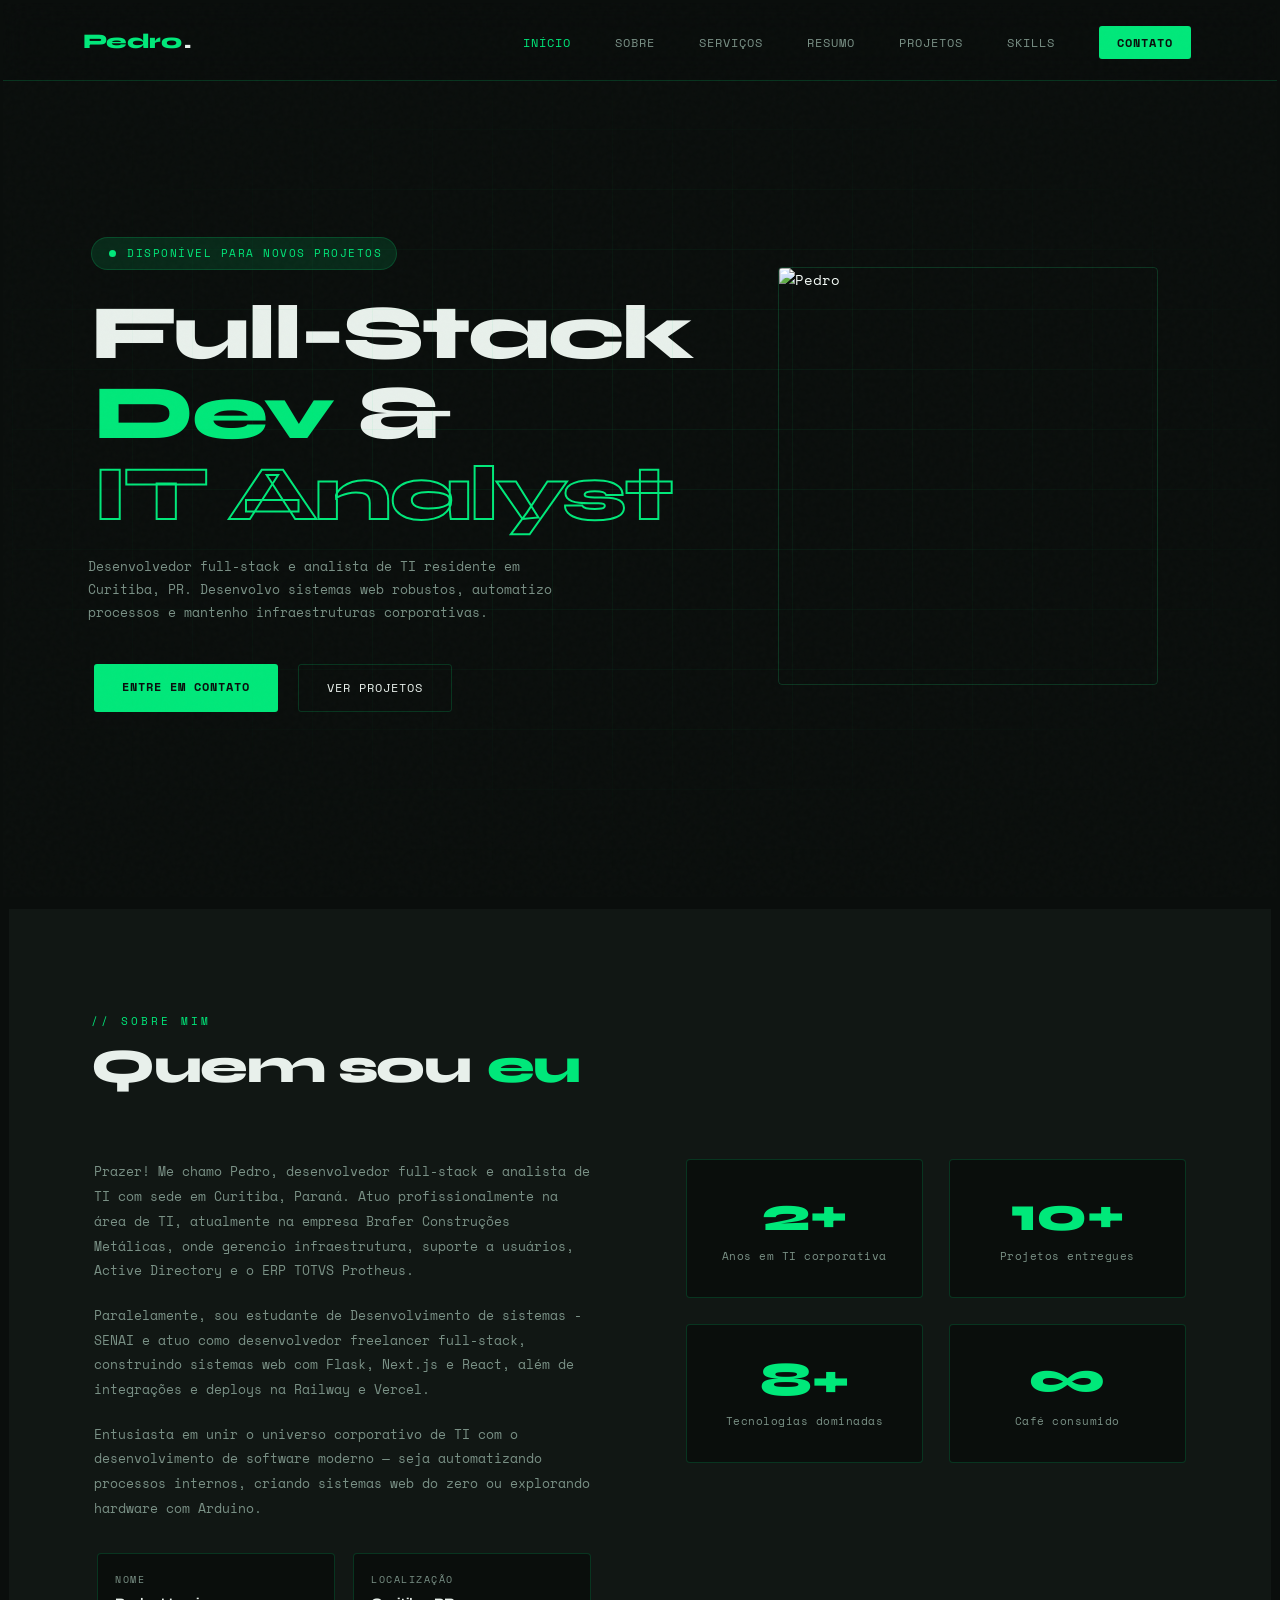
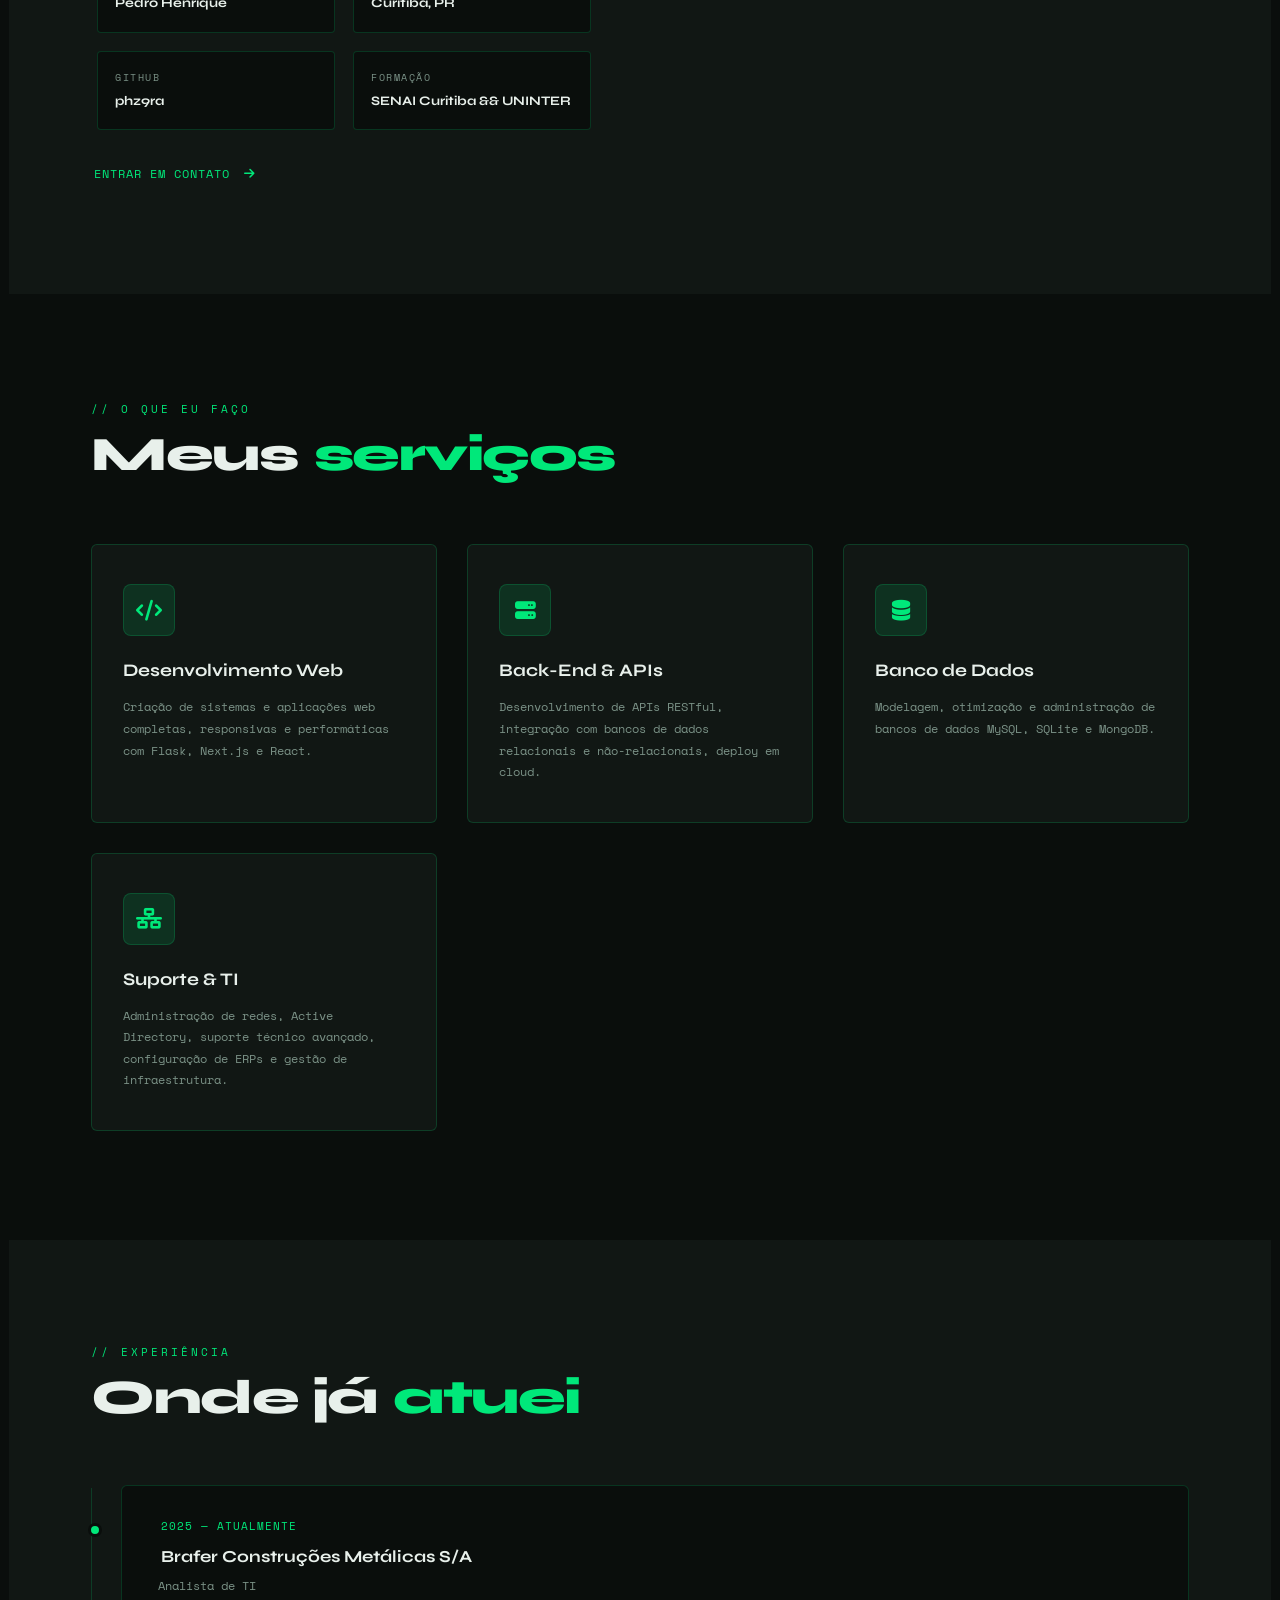
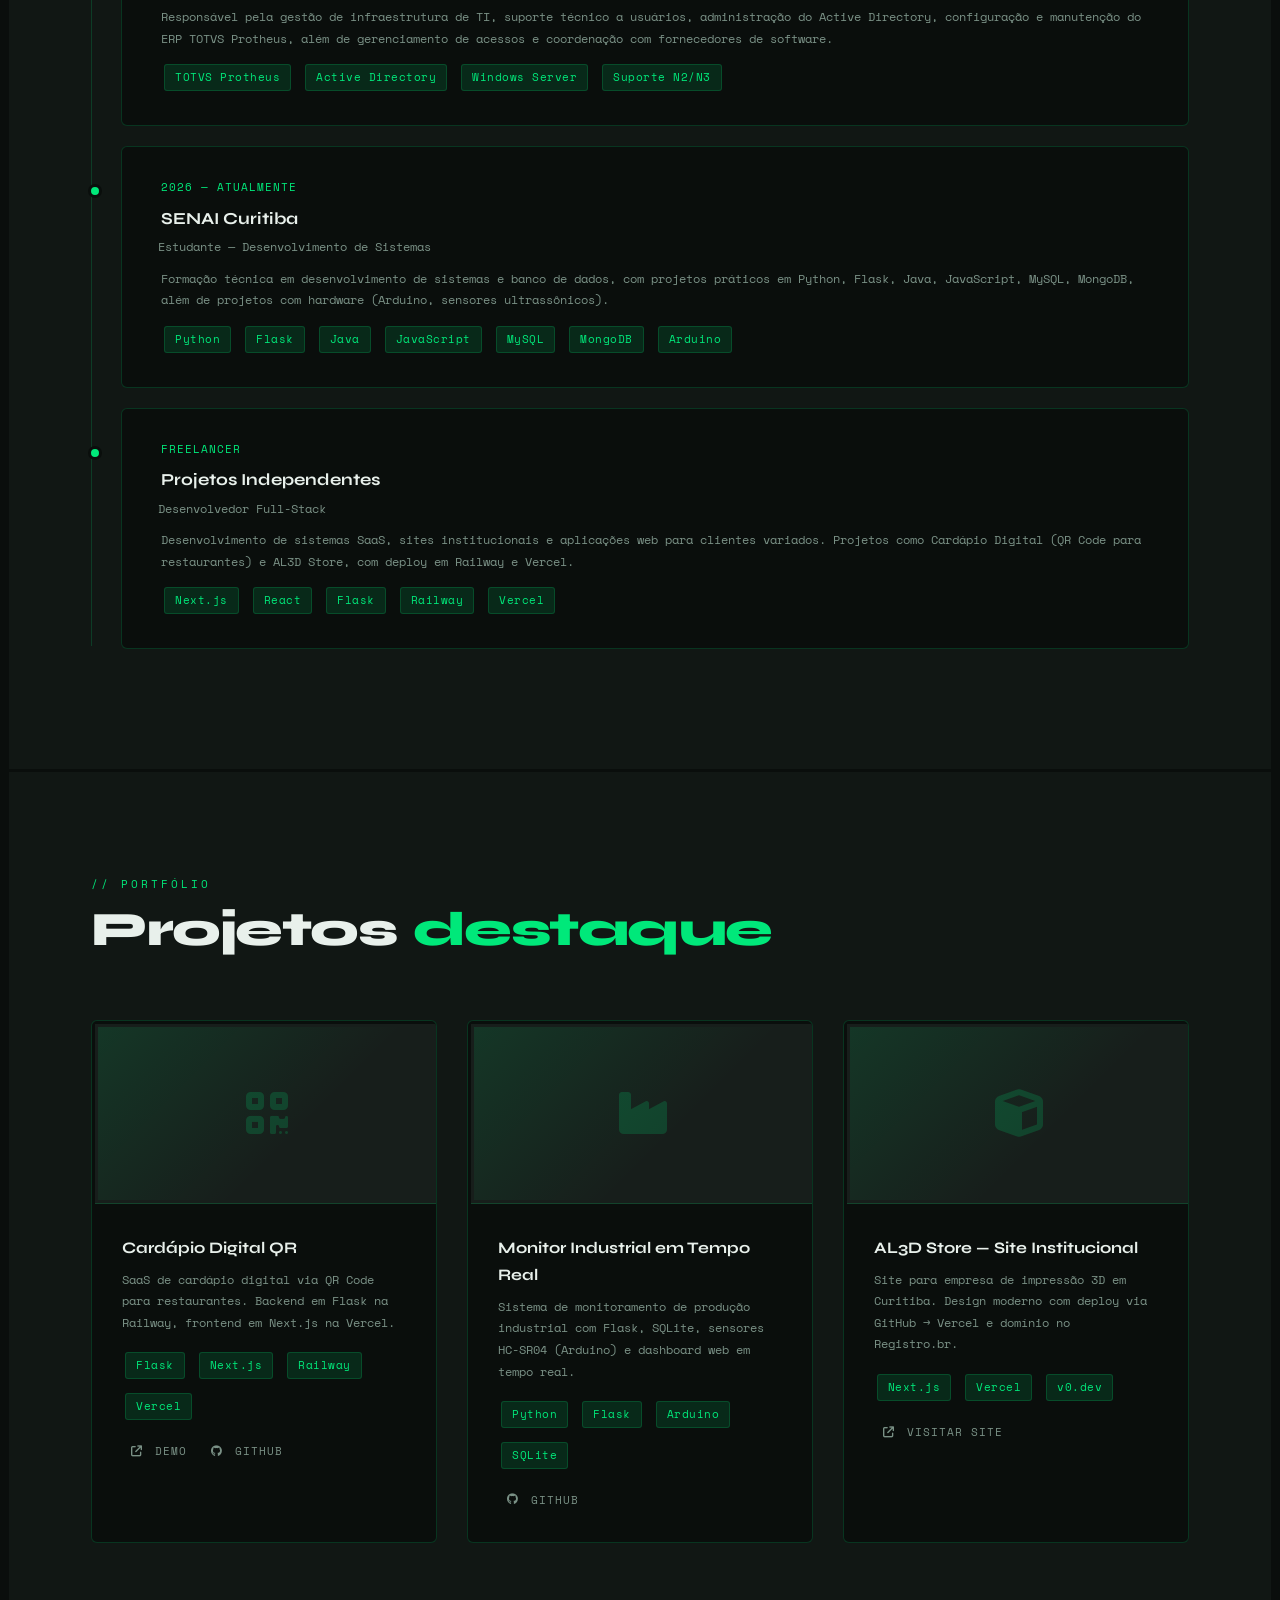
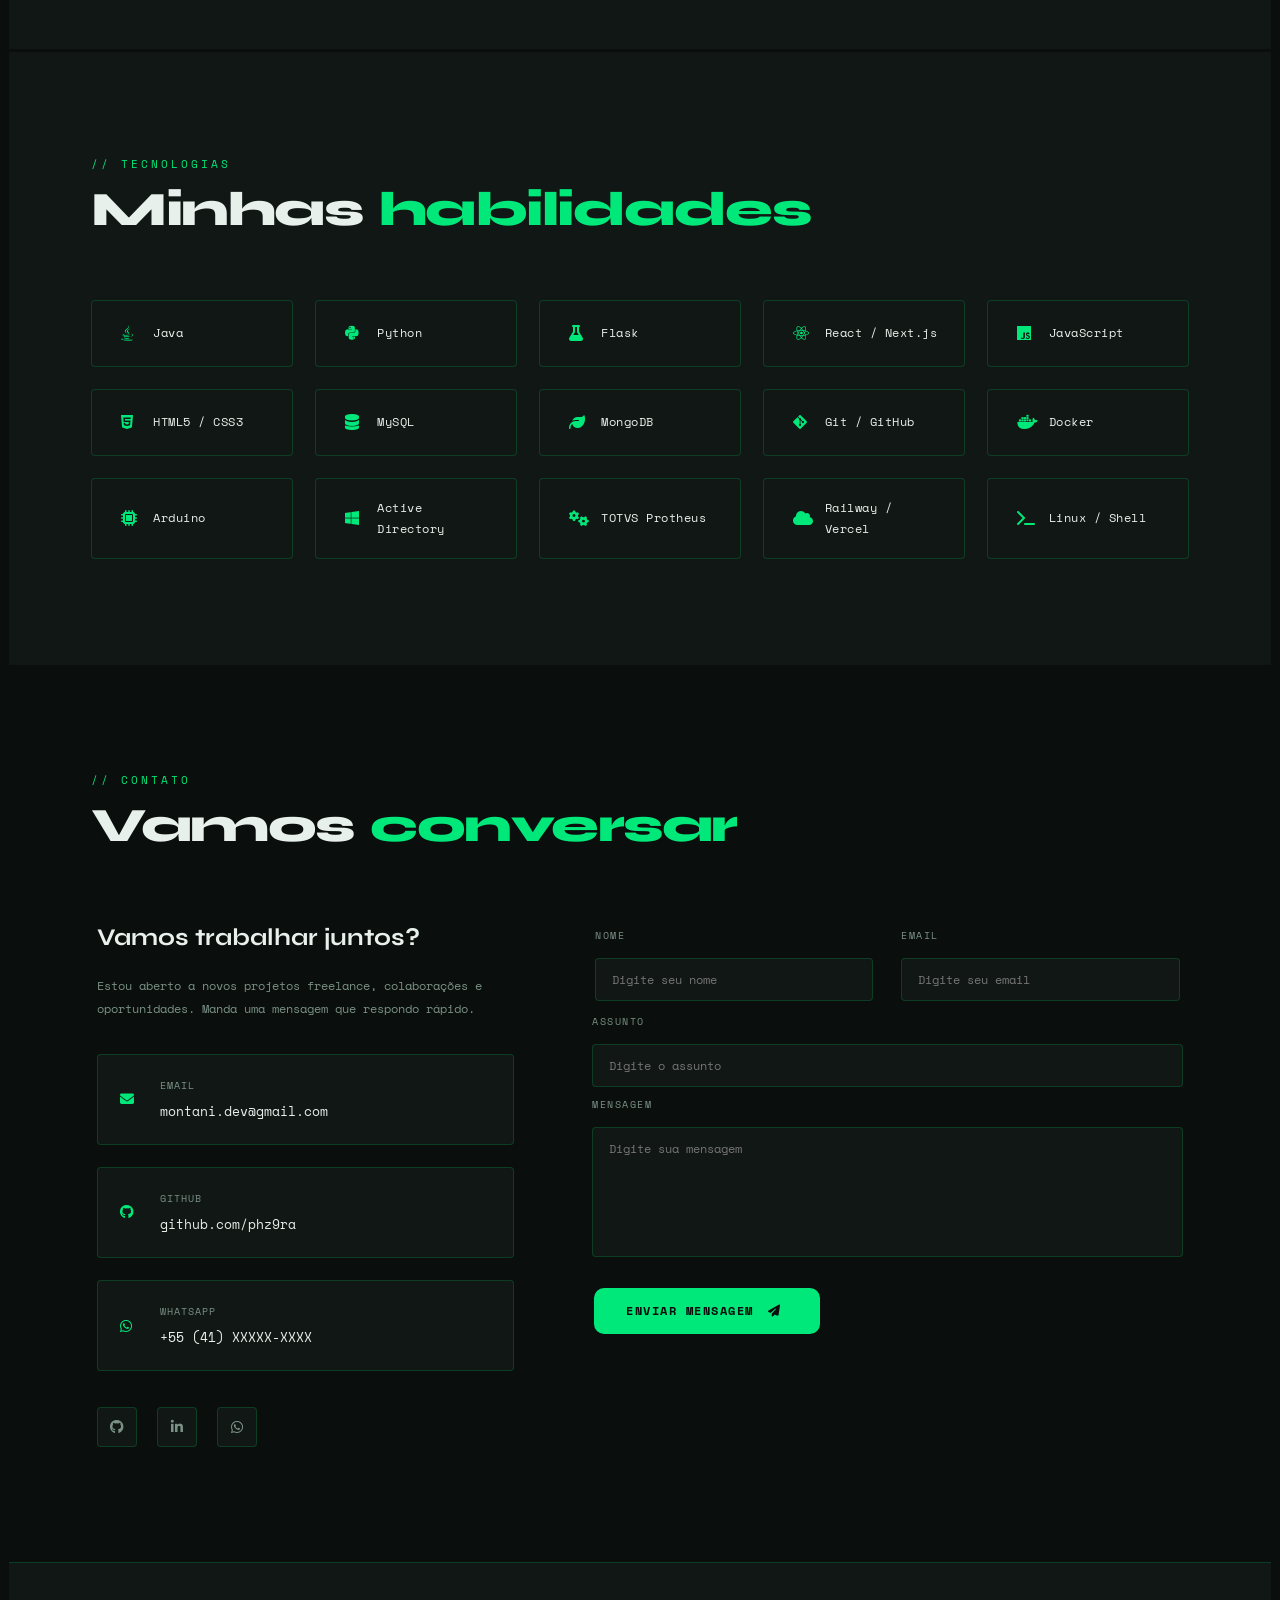
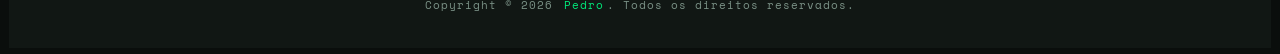
==== index.html @ 78aa91be "Add files via upload" ====
<!DOCTYPE html>
<html lang="pt-BR">

<head>
  <meta charset="UTF-8" />
  <meta name="viewport" content="width=device-width, initial-scale=1.0" />
  <title>Pedro — Desenvolvedor Full-Stack & Analista de TI</title>
  <link rel="preconnect" href="https://fonts.googleapis.com">
  <link
    href="https://fonts.googleapis.com/css2?family=Space+Mono:ital,wght@0,400;0,700;1,400&family=Syne:wght@400;600;700;800&display=swap"
    rel="stylesheet">
  <link rel="stylesheet" href="https://cdnjs.cloudflare.com/ajax/libs/font-awesome/6.5.0/css/all.min.css" />
  <link rel="stylesheet" href="style.css" />
  <link rel="icon" type="image/svg+xml" href="favicon.svg">
</head>

<body>

  <!-- ── NAVBAR ── -->
  <nav id="navbar">
    <a href="#home" class="nav-logo">Pedro<span>.</span></a>
    <ul class="nav-links" id="navLinks">
      <li><a href="#home">Início</a></li>
      <li><a href="#about">Sobre</a></li>
      <li><a href="#services">Serviços</a></li>
      <li><a href="#resume">Resumo</a></li>
      <li><a href="#projects">Projetos</a></li>
      <li><a href="#skills">Skills</a></li>
      <li><a href="#contact" class="nav-cta">Contato</a></li>
    </ul>
    <div class="hamburger" id="hamburger">
      <span></span><span></span><span></span>
    </div>
  </nav>

  <!-- ── HERO ── -->
  <section id="home">
    <div class="hero-grid container">
      <div class="hero-content">
        <div class="hero-badge">Disponível para novos projetos</div>
        <h1 class="hero-title">
          Full-Stack<br>
          <span class="accent">Dev</span> &amp;<br>
          <span class="outline">IT Analyst</span>
        </h1>
        <p class="hero-subtitle">
          Desenvolvedor full-stack e analista de TI residente em Curitiba, PR.
          Desenvolvo sistemas web robustos, automatizo processos e mantenho
          infraestruturas corporativas.
        </p>
        <div class="hero-btns">
          <a href="#contact" class="btn-primary">Entre em contato</a>
          <a href="#projects" class="btn-outline">Ver projetos</a>
        </div>
      </div>
      <img src="C:\Users\pedro.montani.BRAFER_NT\Downloads\port\ph.png" class="hero-photo" alt="Pedro">
    </div>
    </div>
  </section>

  <!-- ── ABOUT ── -->
  <section id="about">
    <div class="container">
      <div class="section-header reveal">
        <p class="section-tag">// sobre mim</p>
        <h2 class="section-title">Quem sou <span>eu</span></h2>
      </div>
      <div class="about-grid">
        <div class="about-text reveal">
          <p>
            Prazer! Me chamo Pedro, desenvolvedor full-stack e analista de TI com sede em Curitiba, Paraná.
            Atuo profissionalmente na área de TI, atualmente na empresa Brafer Construções Metálicas, onde gerencio
            infraestrutura, suporte a usuários, Active Directory e o ERP TOTVS Protheus.
          </p>
          <p>
            Paralelamente, sou estudante de Desenvolvimento de sistemas - SENAI
            e atuo como desenvolvedor freelancer full-stack, construindo sistemas web com Flask,
            Next.js e React, além de integrações e deploys na Railway e Vercel.
          </p>
          <p>
            Entusiasta em unir o universo corporativo de TI com o desenvolvimento de software
            moderno — seja automatizando processos internos, criando sistemas web do zero ou
            explorando hardware com Arduino.
          </p>

          <div class="about-info">
            <div class="info-item">
              <div class="info-label">Nome</div>
              <div class="info-value">Pedro Henrique</div>
            </div>
            <div class="info-item">
              <div class="info-label">Localização</div>
              <div class="info-value">Curitiba, PR</div>
            </div>
            <div class="info-item">
              <div class="info-label">GitHub</div>
              <div class="info-value">phz9ra</div>
            </div>
            <div class="info-item">
              <div class="info-label">Formação</div>
              <div class="info-value">SENAI Curitiba && UNINTER</div>
            </div>
          </div>

          <a href="#contact" class="btn-link">Entrar em contato <i class="fa-solid fa-arrow-right"></i></a>
        </div>
        <div class="stats-grid reveal">
          <div class="stat-card">
            <div class="stat-number">2+</div>
            <div class="stat-label">Anos em TI corporativa</div>
          </div>
          <div class="stat-card">
            <div class="stat-number">10+</div>
            <div class="stat-label">Projetos entregues</div>
          </div>
          <div class="stat-card">
            <div class="stat-number">8+</div>
            <div class="stat-label">Tecnologias dominadas</div>
          </div>
          <div class="stat-card">
            <div class="stat-number">∞</div>
            <div class="stat-label">Café consumido</div>
          </div>
        </div>
      </div>
    </div>
  </section>

  <!-- ── SERVICES ── -->
  <section id="services">
    <div class="container">
      <div class="section-header reveal">
        <p class="section-tag">// o que eu faço</p>
        <h2 class="section-title">Meus <span>serviços</span></h2>
      </div>
      <div class="services-grid">
        <div class="service-card reveal">
          <div class="service-icon"><i class="fa-solid fa-code"></i></div>
          <div class="service-name">Desenvolvimento Web</div>
          <p class="service-desc">Criação de sistemas e aplicações web completas, responsivas e performáticas com Flask,
            Next.js e React.</p>
        </div>
        <div class="service-card reveal">
          <div class="service-icon"><i class="fa-solid fa-server"></i></div>
          <div class="service-name">Back-End & APIs</div>
          <p class="service-desc">Desenvolvimento de APIs RESTful, integração com bancos de dados relacionais e
            não-relacionais, deploy em cloud.</p>
        </div>
        <div class="service-card reveal">
          <div class="service-icon"><i class="fa-solid fa-database"></i></div>
          <div class="service-name">Banco de Dados</div>
          <p class="service-desc">Modelagem, otimização e administração de bancos de dados MySQL, SQLite e MongoDB.</p>
        </div>
        <div class="service-card reveal">
          <div class="service-icon"><i class="fa-solid fa-network-wired"></i></div>
          <div class="service-name">Suporte & TI</div>
          <p class="service-desc">Administração de redes, Active Directory, suporte técnico avançado, configuração de
            ERPs e gestão de infraestrutura.</p>
        </div>
      </div>
    </div>
  </section>

  <!-- ── RESUME ── -->
  <section id="resume">
    <div class="container">
      <div class="section-header reveal">
        <p class="section-tag">// experiência</p>
        <h2 class="section-title">Onde já <span>atuei</span></h2>
      </div>
      <div class="resume-timeline">

        <div class="resume-item reveal">
          <div class="resume-date">2025 — Atualmente</div>
          <div class="resume-company">Brafer Construções Metálicas S/A</div>
          <div class="resume-role">Analista de TI</div>
          <p class="resume-desc">
            Responsável pela gestão de infraestrutura de TI, suporte técnico a usuários, administração do Active
            Directory,
            configuração e manutenção do ERP TOTVS Protheus, além de gerenciamento de acessos e
            coordenação com fornecedores de software.
          </p>
          <div class="resume-tags">
            <span class="tag">TOTVS Protheus</span>
            <span class="tag">Active Directory</span>
            <span class="tag">Windows Server</span>
            <span class="tag">Suporte N2/N3</span>
          </div>
        </div>

        <div class="resume-item reveal">
          <div class="resume-date">2026 — Atualmente</div>
          <div class="resume-company">SENAI Curitiba</div>
          <div class="resume-role">Estudante — Desenvolvimento de Sistemas </div>
          <p class="resume-desc">
            Formação técnica em desenvolvimento de sistemas e banco de dados, com projetos práticos em
            Python, Flask, Java, JavaScript, MySQL, MongoDB, além de projetos com hardware (Arduino, sensores
            ultrassônicos).
          </p>
          <div class="resume-tags">
            <span class="tag">Python</span>
            <span class="tag">Flask</span>
            <span class="tag">Java</span>
            <span class="tag">JavaScript</span>
            <span class="tag">MySQL</span>
            <span class="tag">MongoDB</span>
            <span class="tag">Arduino</span>
          </div>
        </div>

        <div class="resume-item reveal">
          <div class="resume-date">Freelancer</div>
          <div class="resume-company">Projetos Independentes</div>
          <div class="resume-role">Desenvolvedor Full-Stack</div>
          <p class="resume-desc">
            Desenvolvimento de sistemas SaaS, sites institucionais e aplicações web para clientes variados.
            Projetos como Cardápio Digital (QR Code para restaurantes) e AL3D Store, com deploy em Railway e Vercel.
          </p>
          <div class="resume-tags">
            <span class="tag">Next.js</span>
            <span class="tag">React</span>
            <span class="tag">Flask</span>
            <span class="tag">Railway</span>
            <span class="tag">Vercel</span>
          </div>
        </div>

      </div>
    </div>
  </section>

  <!-- ── PROJECTS ── -->
  <section id="projects">
    <div class="container">
      <div class="section-header reveal">
        <p class="section-tag">// portfólio</p>
        <h2 class="section-title">Projetos <span>destaque</span></h2>
      </div>
      <div class="projects-grid">

        <div class="project-card reveal">
          <div class="project-img"><i class="fa-solid fa-qrcode"></i></div>
          <div class="project-body">
            <div class="project-title">Cardápio Digital QR</div>
            <p class="project-desc">SaaS de cardápio digital via QR Code para restaurantes. Backend em Flask na Railway,
              frontend em Next.js na Vercel.</p>
            <div class="resume-tags" style="margin-bottom:16px">
              <span class="tag">Flask</span><span class="tag">Next.js</span><span class="tag">Railway</span><span
                class="tag">Vercel</span>
            </div>
            <div class="project-links">
              <a href="https://cardapio-qr.vercel.app" target="_blank" class="project-link"><i
                  class="fa-solid fa-arrow-up-right-from-square"></i> Demo</a>
              <a href="https://github.com/phz9ra" target="_blank" class="project-link"><i
                  class="fa-brands fa-github"></i> GitHub</a>
            </div>
          </div>
        </div>

        <div class="project-card reveal">
          <div class="project-img"><i class="fa-solid fa-industry"></i></div>
          <div class="project-body">
            <div class="project-title">Monitor Industrial em Tempo Real</div>
            <p class="project-desc">Sistema de monitoramento de produção industrial com Flask, SQLite, sensores HC-SR04
              (Arduino) e dashboard web em tempo real.</p>
            <div class="resume-tags" style="margin-bottom:16px">
              <span class="tag">Python</span><span class="tag">Flask</span><span class="tag">Arduino</span><span
                class="tag">SQLite</span>
            </div>
            <div class="project-links">
              <a href="https://github.com/phz9ra/projeto-montagem-industrial" target="_blank" class="project-link"><i
                  class="fa-brands fa-github"></i> GitHub</a>
            </div>
          </div>
        </div>

        <div class="project-card reveal">
          <div class="project-img"><i class="fa-solid fa-cube"></i></div>
          <div class="project-body">
            <div class="project-title">AL3D Store — Site Institucional</div>
            <p class="project-desc">Site para empresa de impressão 3D em Curitiba. Design moderno com deploy via GitHub
              → Vercel e domínio no Registro.br.</p>
            <div class="resume-tags" style="margin-bottom:16px">
              <span class="tag">Next.js</span><span class="tag">Vercel</span><span class="tag">v0.dev</span>
            </div>
            <div class="project-links">
              <a href="https://v0-site-al3d-store.vercel.app/" class="project-link"><i
                  class="fa-solid fa-arrow-up-right-from-square"></i> Visitar site</a>
            </div>
          </div>
        </div>

      </div>
    </div>
  </section>

  <!-- ── SKILLS ── -->
  <section id="skills" style="background: var(--surface)">
    <div class="container">
      <div class="section-header reveal">
        <p class="section-tag">// tecnologias</p>
        <h2 class="section-title">Minhas <span>habilidades</span></h2>
      </div>
      <div class="skills-grid">
        <div class="skill-item reveal"><span class="skill-icon"><i class="fa-brands fa-java"></i></span><span
            class="skill-name">Java</span></div>
        <div class="skill-item reveal"><span class="skill-icon"><i class="fa-brands fa-python"></i></span><span
            class="skill-name">Python</span></div>
        <div class="skill-item reveal"><span class="skill-icon"><i class="fa-solid fa-flask"></i></span><span
            class="skill-name">Flask</span></div>
        <div class="skill-item reveal"><span class="skill-icon"><i class="fa-brands fa-react"></i></span><span
            class="skill-name">React / Next.js</span></div>
        <div class="skill-item reveal"><span class="skill-icon"><i class="fa-brands fa-js"></i></span><span
            class="skill-name">JavaScript</span></div>
        <div class="skill-item reveal"><span class="skill-icon"><i class="fa-brands fa-html5"></i></span><span
            class="skill-name">HTML5 / CSS3</span></div>
        <div class="skill-item reveal"><span class="skill-icon"><i class="fa-solid fa-database"></i></span><span
            class="skill-name">MySQL</span></div>
        <div class="skill-item reveal"><span class="skill-icon"><i class="fa-solid fa-leaf"></i></span><span
            class="skill-name">MongoDB</span></div>
        <div class="skill-item reveal"><span class="skill-icon"><i class="fa-brands fa-git-alt"></i></span><span
            class="skill-name">Git / GitHub</span></div>
        <div class="skill-item reveal"><span class="skill-icon"><i class="fa-brands fa-docker"></i></span><span
            class="skill-name">Docker</span></div>
        <div class="skill-item reveal"><span class="skill-icon"><i class="fa-solid fa-microchip"></i></span><span
            class="skill-name">Arduino</span></div>
        <div class="skill-item reveal"><span class="skill-icon"><i class="fa-brands fa-windows"></i></span><span
            class="skill-name">Active Directory</span></div>
        <div class="skill-item reveal"><span class="skill-icon"><i class="fa-solid fa-gears"></i></span><span
            class="skill-name">TOTVS Protheus</span></div>
        <div class="skill-item reveal"><span class="skill-icon"><i class="fa-solid fa-cloud"></i></span><span
            class="skill-name">Railway / Vercel</span></div>
        <div class="skill-item reveal"><span class="skill-icon"><i class="fa-solid fa-terminal"></i></span><span
            class="skill-name">Linux / Shell</span></div>


      </div>
    </div>
  </section>

  <!-- ── CONTACT ── -->
  <section id="contact">
    <div class="container">
      <div class="section-header reveal">
        <p class="section-tag">// contato</p>
        <h2 class="section-title">Vamos <span>conversar</span></h2>
      </div>
      <div class="contact-grid">
        <div class="contact-left reveal">
          <div class="contact-info">
            <h3>Vamos trabalhar juntos?</h3>
            <p>Estou aberto a novos projetos freelance, colaborações e oportunidades. Manda uma mensagem que respondo
              rápido.</p>
          </div>
          <div class="contact-items">
            <a href="mailto:montani.dev@gmail.com" class="contact-item">
              <i class="fa-solid fa-envelope"></i>
              <div class="contact-item-info">
                <span class="contact-item-label">Email</span>
                <span class="contact-item-value">montani.dev@gmail.com</span>
              </div>
            </a>
            <a href="https://github.com/phz9ra" target="_blank" class="contact-item">
              <i class="fa-brands fa-github"></i>
              <div class="contact-item-info">
                <span class="contact-item-label">GitHub</span>
                <span class="contact-item-value">github.com/phz9ra</span>
              </div>
            </a>
            <a href="https://api.whatsapp.com/send?phone=5541995874639" target="_blank" class="contact-item">
              <i class="fa-brands fa-whatsapp"></i>
              <div class="contact-item-info">
                <span class="contact-item-label">WhatsApp</span>
                <span class="contact-item-value">+55 (41) XXXXX-XXXX</span>
              </div>
            </a>
          </div>
          <div class="socials">
            <a href="https://github.com/phz9ra" target="_blank" class="social-link"><i
                class="fa-brands fa-github"></i></a>
            <a href="https://linkedin.com/in/" target="_blank" class="social-link"><i
                class="fa-brands fa-linkedin-in"></i></a>
            <a href="https://api.whatsapp.com/send?phone=5541995874639" target="_blank" class="social-link"><i
                class="fa-brands fa-whatsapp"></i></a>
          </div>
        </div>
        <div class="contact-form-wrap reveal">
          <form class="contact-form" id="contactForm" data-formspree-id="xdabgwrj"></form>
          <div class="form-row">
            <div class="form-group">
              <label class="form-label">Nome</label>
              <input type="text" name="name" class="form-input" placeholder="Digite seu nome" required>
            </div>
            <div class="form-group">
              <label class="form-label">Email</label>
              <input type="email" name="email" class="form-input" placeholder="Digite seu email" required>
            </div>
          </div>
          <div class="form-group">
            <label class="form-label">Assunto</label>
            <input type="text" name="subject" class="form-input" placeholder="Digite o assunto" required>
          </div>
          <div class="form-group">
            <label class="form-label">Mensagem</label>
            <textarea name="message" class="form-textarea" placeholder="Digite sua mensagem" required></textarea>
          </div>
          <button type="submit" class="btn-submit">Enviar mensagem <i class="fa-solid fa-paper-plane"></i></button>
          </form>
        </div>
      </div>
    </div>
  </section>

  <!-- ── FOOTER ── -->
  <footer>
    <p>Copyright © 2026 <a href="#home">Pedro</a>. Todos os direitos reservados.</p>
  </footer>

  <!-- ── JS ── -->
  <script>
    // Navbar scroll
    const navbar = document.getElementById('navbar');
    window.addEventListener('scroll', () => {
      navbar.classList.toggle('scrolled', window.scrollY > 50);
    });

    // Hamburger
    const hamburger = document.getElementById('hamburger');
    const navLinks = document.getElementById('navLinks');
    hamburger.addEventListener('click', () => {
      navLinks.classList.toggle('open');
    });
    navLinks.querySelectorAll('a').forEach(a => {
      a.addEventListener('click', () => navLinks.classList.remove('open'));
    });

    // Scroll reveal
    const revealEls = document.querySelectorAll('.reveal');
    const observer = new IntersectionObserver((entries) => {
      entries.forEach(e => {
        if (e.isIntersecting) {
          e.target.classList.add('visible');
        }
      });
    }, { threshold: 0.1 });
    revealEls.forEach(el => observer.observe(el));

    // Active nav link
    const sections = document.querySelectorAll('section[id]');
    const links = document.querySelectorAll('.nav-links a');
    window.addEventListener('scroll', () => {
      let current = '';
      sections.forEach(s => {
        if (window.scrollY >= s.offsetTop - 120) current = s.id;
      });
      links.forEach(l => {
        l.style.color = l.getAttribute('href') === '#' + current
          ? 'var(--accent)' : '';
      });
    });

    document.getElementById('contactForm').addEventListener('submit', async e => {
      e.preventDefault();
      const form = e.target;
      const btn = form.querySelector('[type="submit"]');
      const id = form.dataset.formspreeId;

      btn.disabled = true;
      btn.textContent = 'Enviando...';
      btn.style.opacity = '0.7';

      try {
        const res = await fetch(`https://formspree.io/f/${id}`, {
          method: 'POST',
          headers: { 'Accept': 'application/json' },
          body: new FormData(form)
        });

        if (res.ok) {
          btn.innerHTML = 'Mensagem enviada ✓';
          btn.style.background = 'var(--accent2)';
          btn.style.opacity = '1';
          form.reset();
          setTimeout(() => {
            btn.innerHTML = 'Enviar mensagem <i class="fa-solid fa-paper-plane"></i>';
            btn.style.background = '';
            btn.disabled = false;
          }, 4000);
        } else {
          throw new Error();
        }
      } catch {
        btn.textContent = 'Erro ao enviar. Tente novamente.';
        btn.style.background = '#c0392b';
        btn.style.opacity = '1';
        btn.disabled = false;
        setTimeout(() => {
          btn.innerHTML = 'Enviar mensagem <i class="fa-solid fa-paper-plane"></i>';
          btn.style.background = '';
        }, 4000);
      }
    });
  </script>
</body>

</html>
---- style.css ----
:root {
    --bg: #0a0e0c;
    --surface: #111714;
    --surface2: #171e1b;
    --accent: #00e87a;
    --accent2: #00c463;
    --accent-dim: rgba(0, 232, 122, 0.12);
    --accent-glow: rgba(0, 232, 122, 0.35);
    --text: #e8f0eb;
    --text-muted: #7a9186;
    --border: rgba(0, 232, 122, 0.18);
    --font-head: 'Syne', sans-serif;
    --font-mono: 'Space Mono', monospace;
}

*,
*::before,
*::after {
    box-sizing: border-box;
    margin: 3px;
}

html {
    scroll-behavior: smooth;
}

body {
    background: var(--bg);
    color: var(--text);
    font-family: var(--font-mono);
    font-size: 14px;
    line-height: 1.7;
    overflow-x: hidden;
}

/* ── SCROLLBAR ── */
::-webkit-scrollbar {
    width: 6px;
}

::-webkit-scrollbar-track {
    background: var(--bg);
}

::-webkit-scrollbar-thumb {
    background: var(--accent2);
    border-radius: 3px;
}

/* ── NOISE OVERLAY ── */
body::before {
    content: '';
    position: fixed;
    inset: 0;
    background-image: url("data:image/svg+xml,%3Csvg viewBox='0 0 200 200' xmlns='http://www.w3.org/2000/svg'%3E%3Cfilter id='n'%3E%3CfeTurbulence type='fractalNoise' baseFrequency='0.9' numOctaves='4' stitchTiles='stitch'/%3E%3C/filter%3E%3Crect width='100%25' height='100%25' filter='url(%23n)' opacity='0.04'/%3E%3C/svg%3E");
    pointer-events: none;
    z-index: 9999;
    opacity: .45;
}

/* ── NAVBAR ── */
nav {
    position: fixed;
    top: 0;
    left: 0;
    right: 0;
    z-index: 1000;
    display: flex;
    align-items: center;
    justify-content: space-between;
    padding: 18px 6%;
    background: rgba(10, 14, 12, 0.85);
    backdrop-filter: blur(14px);
    border-bottom: 1px solid var(--border);
    transition: all .3s;
}

nav.scrolled {
    padding: 12px 6%;
}

.nav-logo {
    font-family: var(--font-head);
    font-size: 1.3rem;
    font-weight: 800;
    color: var(--accent);
    text-decoration: none;
    letter-spacing: -0.5px;
}

.nav-logo span {
    color: var(--text);
}

.nav-links {
    display: flex;
    gap: 2rem;
    list-style: none;
}

.nav-links a {
    color: var(--text-muted);
    text-decoration: none;
    font-size: 12px;
    letter-spacing: 1px;
    text-transform: uppercase;
    transition: color .2s;
}

.nav-links a:hover {
    color: var(--accent);
}

.nav-cta {
    background: var(--accent);
    color: #0a0e0c !important;
    padding: 8px 18px;
    border-radius: 3px;
    font-weight: 700;
}

.nav-cta:hover {
    background: var(--accent2) !important;
    color: #0a0e0c !important;
}

.hamburger {
    display: none;
    flex-direction: column;
    gap: 5px;
    cursor: pointer;
}

.hamburger span {
    width: 24px;
    height: 2px;
    background: var(--accent);
    display: block;
    transition: all .3s;
}

/* ── HERO ── */
#home {
    min-height: 100vh;
    display: flex;
    align-items: center;
    padding: 100px 6% 60px;
    position: relative;
    overflow: hidden;
}

.hero-grid {
    display: grid;
    grid-template-columns: 1fr 420px;
    align-items: center;
    gap: 60px;
    width: 100%;
    max-width: 1200px;
    margin: 0 auto;
}

.hero-badge {
    display: inline-flex;
    align-items: center;
    gap: 8px;
    background: var(--accent-dim);
    border: 1px solid var(--border);
    padding: 6px 14px;
    border-radius: 50px;
    font-size: 11px;
    color: var(--accent);
    letter-spacing: 1.5px;
    text-transform: uppercase;
    margin-bottom: 20px;
    animation: fadeUp .6s ease both;
}

.hero-badge::before {
    content: '';
    width: 7px;
    height: 7px;
    background: var(--accent);
    border-radius: 50%;
    animation: pulse 1.5s infinite;
}

@keyframes pulse {

    0%,
    100% {
        opacity: 1;
        transform: scale(1);
    }

    50% {
        opacity: .5;
        transform: scale(1.4);
    }
}

.hero-title {
    font-family: var(--font-head);
    font-size: clamp(2.8rem, 6vw, 5rem);
    font-weight: 800;
    line-height: 1.05;
    letter-spacing: -2px;
    animation: fadeUp .7s ease .1s both;
}

.hero-title .accent {
    color: var(--accent);
}

.hero-title .outline {
    -webkit-text-stroke: 2px var(--accent);
    color: transparent;
}

.hero-subtitle {
    font-size: 13px;
    color: var(--text-muted);
    max-width: 480px;
    margin: 20px 0 36px;
    line-height: 1.8;
    animation: fadeUp .7s ease .2s both;
}

.hero-btns {
    display: flex;
    gap: 14px;
    flex-wrap: wrap;
    animation: fadeUp .7s ease .3s both;
}

.btn-primary {
    background: var(--accent);
    color: #0a0e0c;
    padding: 13px 28px;
    border-radius: 3px;
    font-family: var(--font-mono);
    font-weight: 700;
    font-size: 12px;
    letter-spacing: 1px;
    text-decoration: none;
    text-transform: uppercase;
    transition: all .2s;
}

.btn-primary:hover {
    background: var(--accent2);
    transform: translateY(-2px);
    box-shadow: 0 8px 24px var(--accent-glow);
}

.btn-outline {
    border: 1px solid var(--border);
    color: var(--text);
    padding: 13px 28px;
    border-radius: 3px;
    font-family: var(--font-mono);
    font-size: 12px;
    letter-spacing: 1px;
    text-decoration: none;
    text-transform: uppercase;
    transition: all .2s;
}

.btn-outline:hover {
    border-color: var(--accent);
    color: var(--accent);
    transform: translateY(-2px);
}

.hero-photo-wrap {
    position: relative;
    animation: fadeUp .8s ease .2s both;
}

.hero-photo {
    width: 100%;
    max-width: 380px;
    aspect-ratio: 1/1.1;
    object-fit: cover;
    border-radius: 4px;
    display: block;
    filter: grayscale(20%) contrast(1.1);
    border: 1px solid var(--border);
}

/* Placeholder se não tiver foto */
.hero-photo-placeholder {
    width: 100%;
    max-width: 380px;
    aspect-ratio: 1/1.1;
    background: var(--surface2);
    border: 1px solid var(--border);
    border-radius: 4px;
    display: flex;
    flex-direction: column;
    align-items: center;
    justify-content: center;
    gap: 12px;
    color: var(--text-muted);
    font-size: 12px;
}

.hero-photo-placeholder i {
    font-size: 3rem;
    color: var(--border);
}

.hero-photo-wrap::before {
    content: '';
    position: absolute;
    inset: -12px;
    border: 1px solid var(--border);
    border-radius: 6px;
    z-index: -1;
}

.hero-photo-wrap::after {
    content: '';
    position: absolute;
    bottom: -20px;
    right: -20px;
    width: 120px;
    height: 120px;
    background: var(--accent-dim);
    border-radius: 50%;
    filter: blur(40px);
    z-index: -1;
}

/* BG grid */
#home::after {
    content: '';
    position: absolute;
    inset: 0;
    background-image:
        linear-gradient(var(--border) 1px, transparent 1px),
        linear-gradient(90deg, var(--border) 1px, transparent 1px);
    background-size: 60px 60px;
    mask-image: radial-gradient(ellipse 80% 60% at 50% 50%, black 20%, transparent 80%);
    pointer-events: none;
    opacity: .35;
}

/* ── SECTION BASE ── */
section {
    padding: 100px 6%;
}

.section-header {
    margin-bottom: 60px;
}

.section-tag {
    font-size: 11px;
    letter-spacing: 3px;
    text-transform: uppercase;
    color: var(--accent);
    margin-bottom: 10px;
}

.section-title {
    font-family: var(--font-head);
    font-size: clamp(2rem, 4vw, 3rem);
    font-weight: 800;
    letter-spacing: -1.5px;
    line-height: 1.1;
}

.section-title span {
    color: var(--accent);
}

.container {
    max-width: 1200px;
    margin: 0 auto;
}

/* ── ABOUT ── */
#about {
    background: var(--surface);
}

.about-grid {
    display: grid;
    grid-template-columns: 1fr 1fr;
    gap: 80px;
    align-items: start;
}

.about-text p {
    color: var(--text-muted);
    line-height: 1.9;
    margin-bottom: 20px;
    font-size: 13px;
}

.about-info {
    display: grid;
    grid-template-columns: 1fr 1fr;
    gap: 12px;
    margin-top: 30px;
}

.info-item {
    padding: 14px;
    border: 1px solid var(--border);
    border-radius: 4px;
    background: var(--bg);
}

.info-label {
    font-size: 10px;
    letter-spacing: 1.5px;
    text-transform: uppercase;
    color: var(--text-muted);
    margin-bottom: 4px;
}

.info-value {
    font-family: var(--font-head);
    font-weight: 700;
    font-size: 13px;
    color: var(--text);
}

.stats-grid {
    display: grid;
    grid-template-columns: 1fr 1fr;
    gap: 20px;
}

.stat-card {
    background: var(--bg);
    border: 1px solid var(--border);
    border-radius: 4px;
    padding: 28px 24px;
    text-align: center;
    transition: border-color .2s, transform .2s;
}

.stat-card:hover {
    border-color: var(--accent);
    transform: translateY(-4px);
}

.stat-number {
    font-family: var(--font-head);
    font-size: 3rem;
    font-weight: 800;
    color: var(--accent);
    line-height: 1;
}

.stat-label {
    font-size: 11px;
    color: var(--text-muted);
    margin-top: 8px;
    letter-spacing: 0.5px;
}

.btn-link {
    display: inline-flex;
    align-items: center;
    gap: 8px;
    color: var(--accent);
    text-decoration: none;
    font-size: 12px;
    letter-spacing: 1px;
    text-transform: uppercase;
    margin-top: 28px;
    border-bottom: 1px solid transparent;
    transition: border-color .2s;
}

.btn-link:hover {
    border-color: var(--accent);
}

/* ── SERVICES ── */
#services {}

.services-grid {
    display: grid;
    grid-template-columns: repeat(auto-fit, minmax(260px, 1fr));
    gap: 24px;
}

.service-card {
    background: var(--surface);
    border: 1px solid var(--border);
    border-radius: 6px;
    padding: 36px 28px;
    transition: all .3s;
    position: relative;
    overflow: hidden;
}

.service-card::before {
    content: '';
    position: absolute;
    top: 0;
    left: 0;
    right: 0;
    height: 2px;
    background: var(--accent);
    transform: scaleX(0);
    transform-origin: left;
    transition: transform .3s;
}

.service-card:hover {
    transform: translateY(-6px);
    border-color: var(--accent);
    box-shadow: 0 20px 40px rgba(0, 0, 0, .4);
}

.service-card:hover::before {
    transform: scaleX(1);
}

.service-icon {
    width: 52px;
    height: 52px;
    background: var(--accent-dim);
    border: 1px solid var(--border);
    border-radius: 8px;
    display: flex;
    align-items: center;
    justify-content: center;
    margin-bottom: 20px;
    color: var(--accent);
    font-size: 1.3rem;
    transition: background .3s;
}

.service-card:hover .service-icon {
    background: var(--accent);
    color: #0a0e0c;
}

.service-name {
    font-family: var(--font-head);
    font-weight: 700;
    font-size: 1.1rem;
    margin-bottom: 10px;
}

.service-desc {
    color: var(--text-muted);
    font-size: 12px;
    line-height: 1.8;
}

/* ── RESUME ── */
#resume {
    background: var(--surface);
}

.resume-timeline {
    position: relative;
    padding-left: 30px;
}

.resume-timeline::before {
    content: '';
    position: absolute;
    left: 0;
    top: 0;
    bottom: 0;
    width: 1px;
    background: var(--border);
}

.resume-item {
    position: relative;
    padding: 28px 28px 28px 36px;
    background: var(--bg);
    border: 1px solid var(--border);
    border-radius: 6px;
    margin-bottom: 20px;
    transition: border-color .2s, transform .2s;
}

.resume-item::before {
    content: '';
    position: absolute;
    left: -37px;
    top: 34px;
    width: 14px;
    height: 14px;
    background: var(--accent);
    border-radius: 50%;
    border: 3px solid var(--bg);
}

.resume-item:hover {
    border-color: var(--accent);
    transform: translateX(6px);
}

.resume-date {
    font-size: 11px;
    color: var(--accent);
    letter-spacing: 1px;
    text-transform: uppercase;
    margin-bottom: 8px;
}

.resume-company {
    font-family: var(--font-head);
    font-weight: 700;
    font-size: 1.05rem;
    color: var(--text);
}

.resume-role {
    color: var(--text-muted);
    font-size: 12px;
    margin: 4px 0 10px;
}

.resume-desc {
    color: var(--text-muted);
    font-size: 12px;
    line-height: 1.8;
    margin-bottom: 12px;
}

.resume-tags {
    display: flex;
    flex-wrap: wrap;
    gap: 8px;
}

.tag {
    background: var(--accent-dim);
    border: 1px solid var(--border);
    color: var(--accent);
    padding: 3px 10px;
    border-radius: 3px;
    font-size: 11px;
    letter-spacing: 0.5px;
}

/* ── SKILLS ── */
#skills {}

.skills-grid {
    display: grid;
    grid-template-columns: repeat(auto-fill, minmax(200px, 1fr));
    gap: 16px;
}

.skill-item {
    background: var(--surface);
    border: 1px solid var(--border);
    border-radius: 4px;
    padding: 16px 20px;
    display: flex;
    align-items: center;
    gap: 12px;
    transition: all .2s;
    cursor: default;
}

.skill-item:hover {
    border-color: var(--accent);
    background: var(--accent-dim);
    transform: translateX(4px);
}

.skill-icon {
    color: var(--accent);
    width: 20px;
    text-align: center;
    font-size: 1rem;
}

.skill-name {
    font-size: 12px;
    letter-spacing: 0.5px;
}

.skill-level {
    margin-left: auto;
    font-size: 10px;
    color: var(--text-muted);
}

/* ── PROJECTS ── */
#projects {
    background: var(--surface);
}

.projects-grid {
    display: grid;
    grid-template-columns: repeat(auto-fit, minmax(320px, 1fr));
    gap: 24px;
}

.project-card {
    background: var(--bg);
    border: 1px solid var(--border);
    border-radius: 6px;
    overflow: hidden;
    transition: all .3s;
}

.project-card:hover {
    border-color: var(--accent);
    transform: translateY(-6px);
    box-shadow: 0 24px 48px rgba(0, 0, 0, .5);
}

.project-img {
    width: 100%;
    height: 180px;
    background: var(--surface2);
    display: flex;
    align-items: center;
    justify-content: center;
    font-size: 3rem;
    color: var(--border);
    border-bottom: 1px solid var(--border);
    position: relative;
    overflow: hidden;
}

.project-img::after {
    content: '';
    position: absolute;
    inset: 0;
    background: linear-gradient(135deg, var(--accent-dim) 0%, transparent 60%);
}

.project-body {
    padding: 24px;
}

.project-title {
    font-family: var(--font-head);
    font-weight: 700;
    font-size: 1rem;
    margin-bottom: 8px;
}

.project-desc {
    color: var(--text-muted);
    font-size: 12px;
    line-height: 1.8;
    margin-bottom: 16px;
}

.project-links {
    display: flex;
    gap: 12px;
}

.project-link {
    color: var(--text-muted);
    text-decoration: none;
    font-size: 11px;
    letter-spacing: 1px;
    text-transform: uppercase;
    display: flex;
    align-items: center;
    gap: 6px;
    transition: color .2s;
}

.project-link:hover {
    color: var(--accent);
}

/* ── CONTACT ── */
#contact {}

.contact-grid {
    display: grid;
    grid-template-columns: 1fr 1.4fr;
    gap: 60px;
}

.contact-info h3 {
    font-family: var(--font-head);
    font-size: 1.5rem;
    font-weight: 700;
    margin-bottom: 16px;
}

.contact-info p {
    color: var(--text-muted);
    font-size: 12px;
    line-height: 1.9;
    margin-bottom: 30px;
}

.contact-items {
    display: flex;
    flex-direction: column;
    gap: 16px;
}

.contact-item {
    display: flex;
    align-items: center;
    gap: 14px;
    padding: 16px;
    background: var(--surface);
    border: 1px solid var(--border);
    border-radius: 4px;
    text-decoration: none;
    color: var(--text);
    transition: all .2s;
}

.contact-item:hover {
    border-color: var(--accent);
    transform: translateX(4px);
}

.contact-item i {
    color: var(--accent);
    width: 20px;
}

.contact-item-info {
    display: flex;
    flex-direction: column;
}

.contact-item-label {
    font-size: 10px;
    color: var(--text-muted);
    letter-spacing: 1px;
    text-transform: uppercase;
}

.contact-item-value {
    font-size: 13px;
}

.contact-form {
    display: flex;
    flex-direction: column;
    gap: 16px;
}

.form-row {
    display: grid;
    grid-template-columns: 1fr 1fr;
    gap: 16px;
}

.form-group {
    display: flex;
    flex-direction: column;
    gap: 8px;
}

.form-label {
    font-size: 10px;
    letter-spacing: 1.5px;
    text-transform: uppercase;
    color: var(--text-muted);
}

.form-input,
.form-textarea {
    background: var(--surface);
    border: 1px solid var(--border);
    border-radius: 4px;
    padding: 12px 16px;
    color: var(--text);
    font-family: var(--font-mono);
    font-size: 12px;
    transition: border-color .2s;
    outline: none;
    resize: none;
}

.form-input:focus,
.form-textarea:focus {
    border-color: var(--accent);
    box-shadow: 0 0 0 3px var(--accent-dim);
}

.form-textarea {
    min-height: 130px;
}

.btn-submit {
    background: var(--accent);
    color: #0a0e0c;
    border: none;
    padding: 14px 32px;
    border-radius: 10px;
    font-family: var(--font-mono);
    font-weight: 700;
    font-size: 12px;
    letter-spacing: 1.5px;
    text-transform: uppercase;
    cursor: pointer;
    transition: all .2s;
    align-self: flex-start;
    margin-top: 25px;
    margin-left: 8px
}

.btn-submit:hover {
    background: var(--accent2);
    transform: translateY(-2px);
    box-shadow: 0 8px 24px var(--accent-glow);
}

/* ── SOCIALS ── */
.socials {
    display: flex;
    gap: 14px;
    margin-top: 30px;
}

.social-link {
    width: 40px;
    height: 40px;
    background: var(--surface);
    border: 1px solid var(--border);
    border-radius: 4px;
    display: flex;
    align-items: center;
    justify-content: center;
    color: var(--text-muted);
    text-decoration: none;
    font-size: 14px;
    transition: all .2s;
}

.social-link:hover {
    background: var(--accent);
    color: #0a0e0c;
    border-color: var(--accent);
    transform: translateY(-3px);
}

/* ── FOOTER ── */
footer {
    background: var(--surface);
    border-top: 1px solid var(--border);
    padding: 30px 6%;
    text-align: center;
}

footer p {
    color: var(--text-muted);
    font-size: 11px;
    letter-spacing: 1px;
}

footer a {
    color: var(--accent);
    text-decoration: none;
}

/* ── ANIMATIONS ── */
@keyframes fadeUp {
    from {
        opacity: 0;
        transform: translateY(20px);
    }

    to {
        opacity: 1;
        transform: translateY(0);
    }
}

.reveal {
    opacity: 0;
    transform: translateY(30px);
    transition: opacity .7s ease, transform .7s ease;
}

.reveal.visible {
    opacity: 1;
    transform: translateY(0);
}

/* ── MOBILE ── */
@media (max-width: 900px) {
    .hero-grid {
        grid-template-columns: 1fr;
    }

    .hero-photo-wrap {
        display: none;
    }

    .about-grid {
        grid-template-columns: 1fr;
        gap: 40px;
    }

    .contact-grid {
        grid-template-columns: 1fr;
    }

    .form-row {
        grid-template-columns: 1fr;
    }

    nav {
        padding: 16px 5%;
    }

    .nav-links {
        display: none;
        flex-direction: column;
        position: absolute;
        top: 100%;
        left: 0;
        right: 0;
        background: var(--surface);
        padding: 20px;
        border-bottom: 1px solid var(--border);
        gap: 1rem;
    }

    .nav-links.open {
        display: flex;
    }

    .hamburger {
        display: flex;
    }
}

@media (max-width: 600px) {
    .stats-grid {
        grid-template-columns: 1fr 1fr;
    }

    .services-grid {
        grid-template-columns: 1fr;
    }

    .skills-grid {
        grid-template-columns: 1fr 1fr;
    }
}
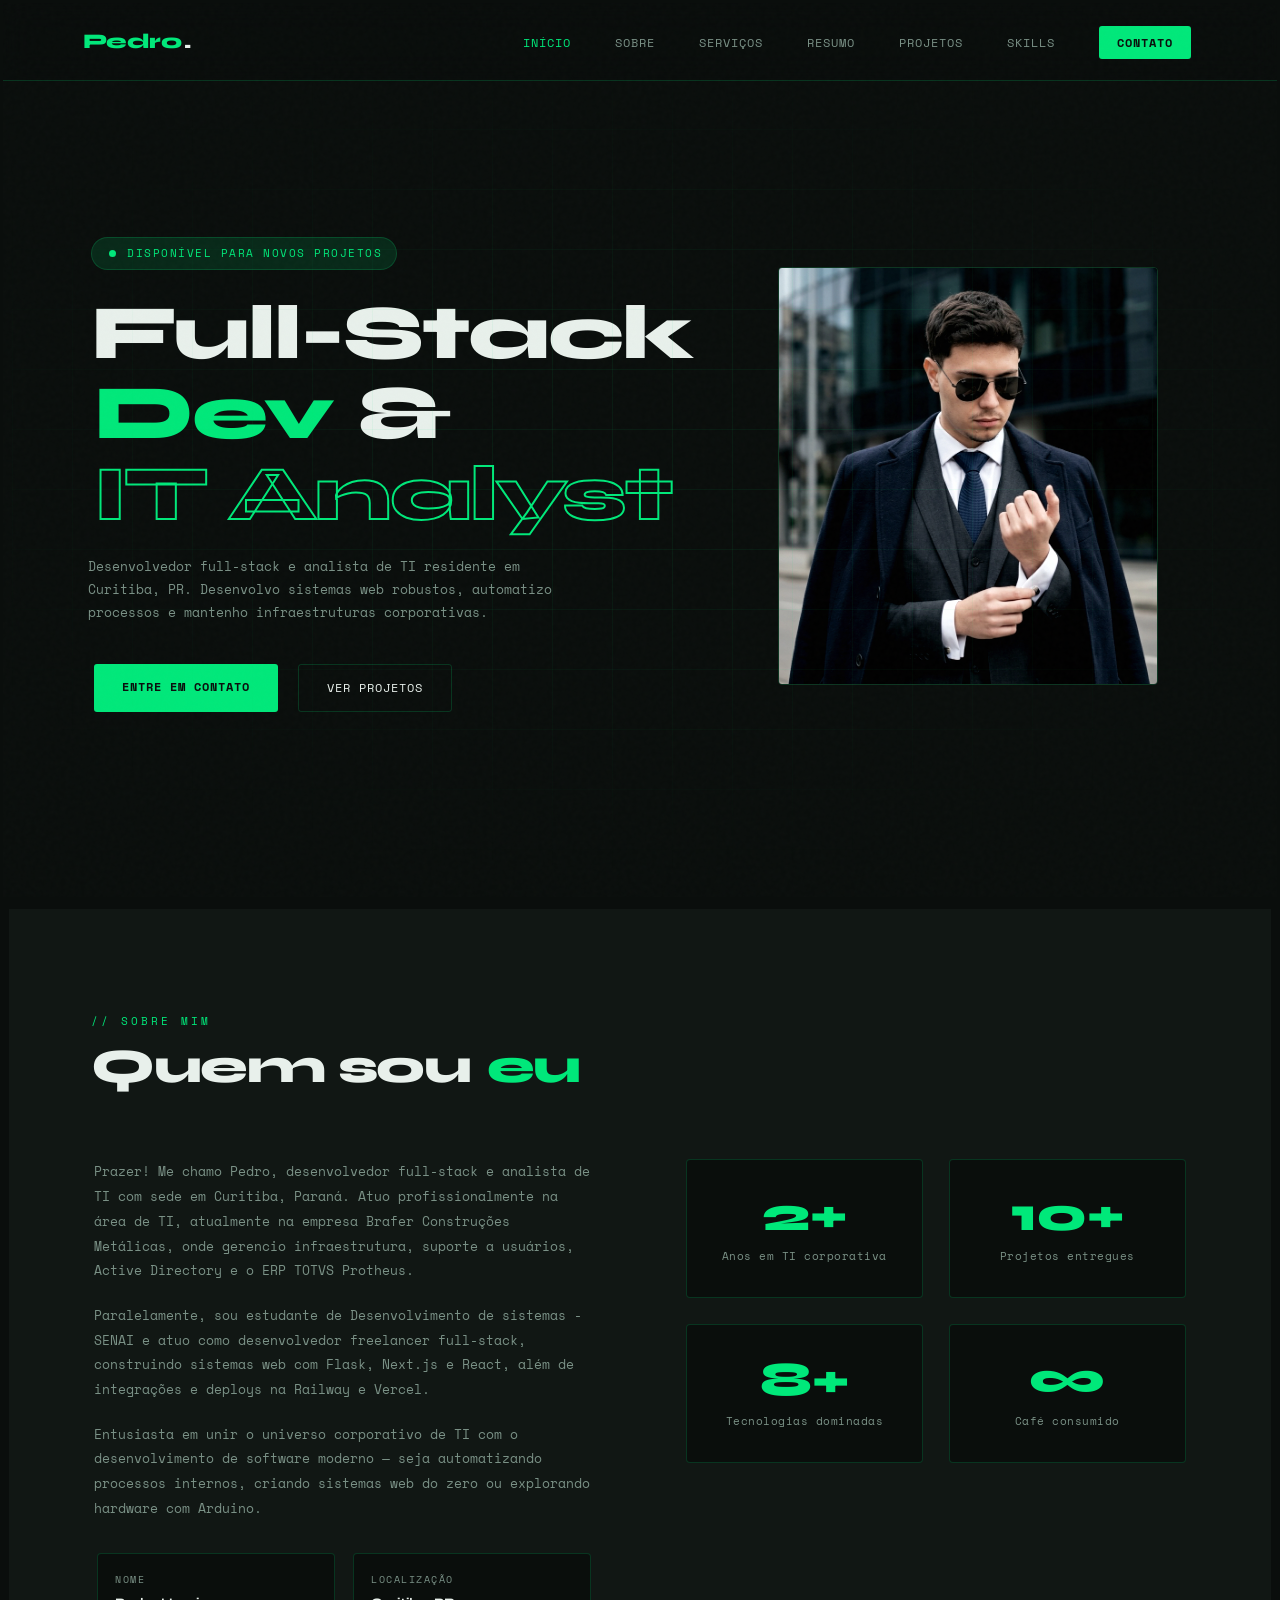
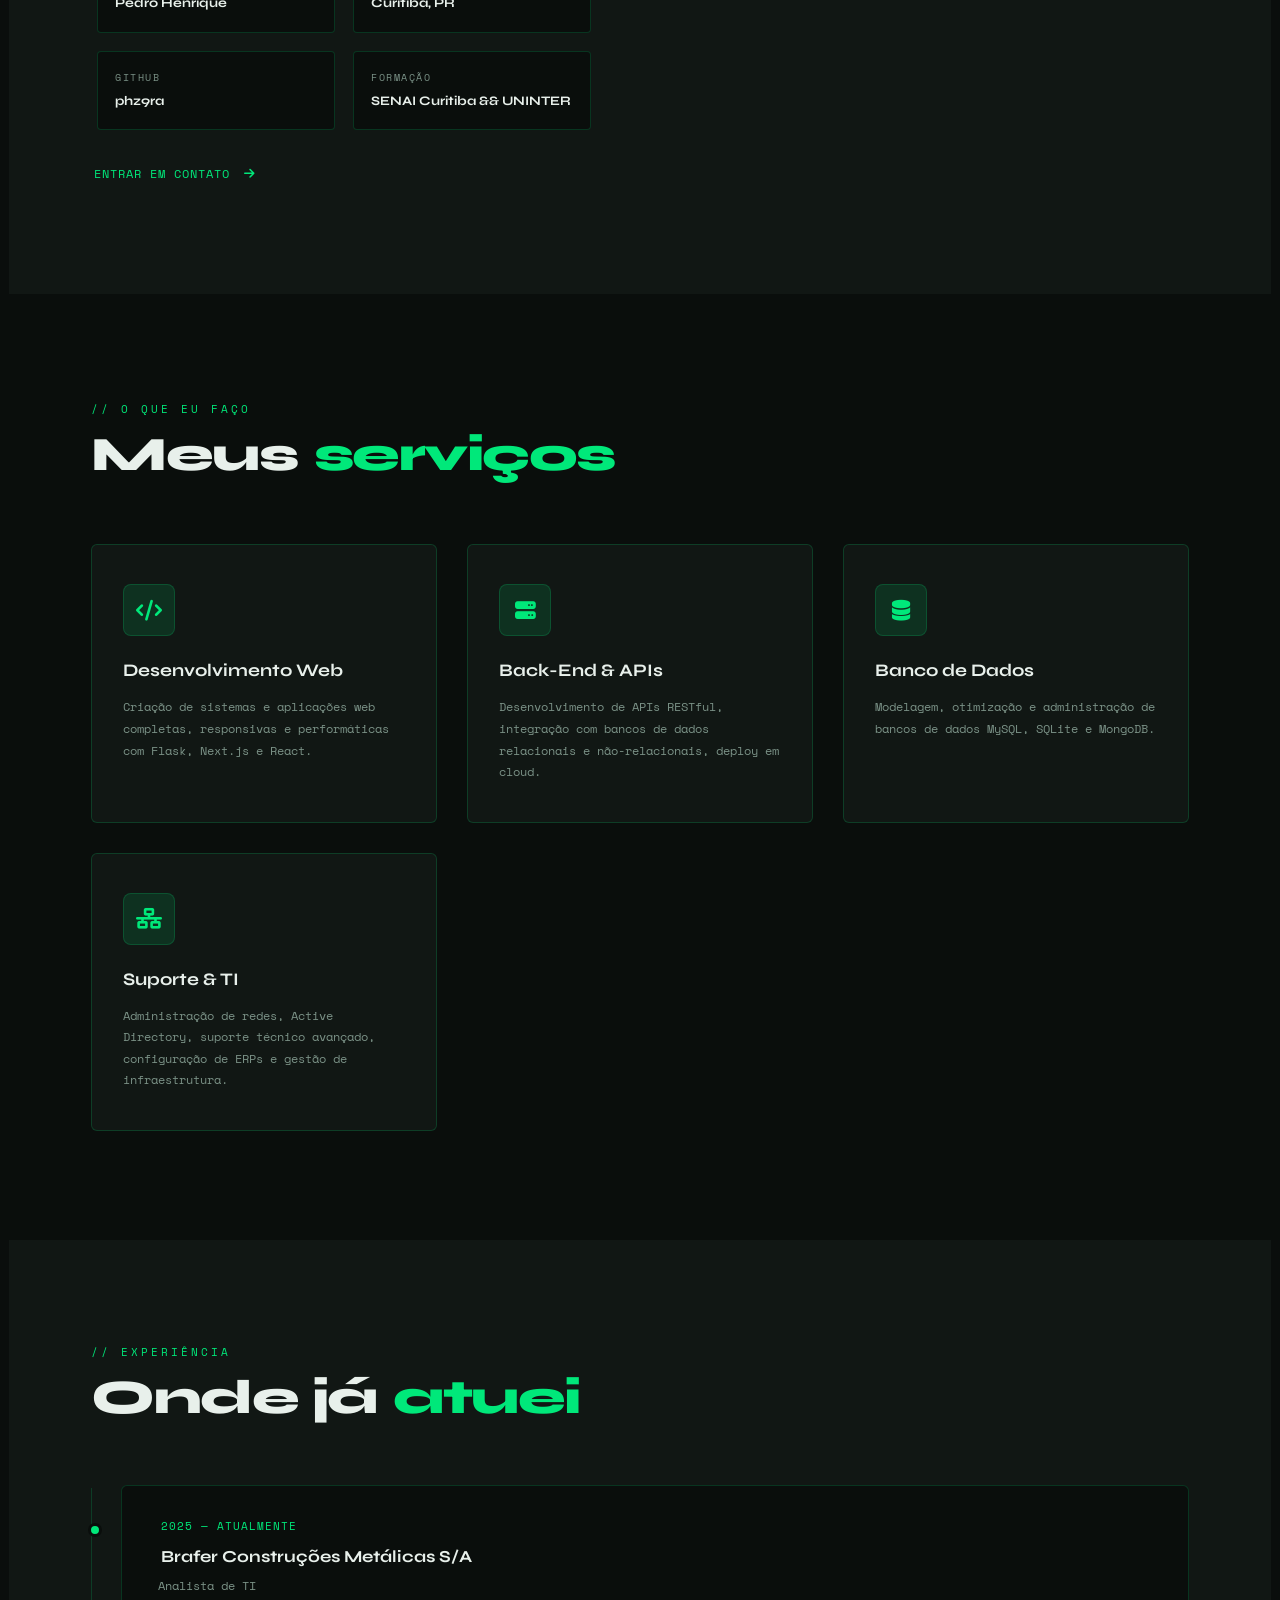
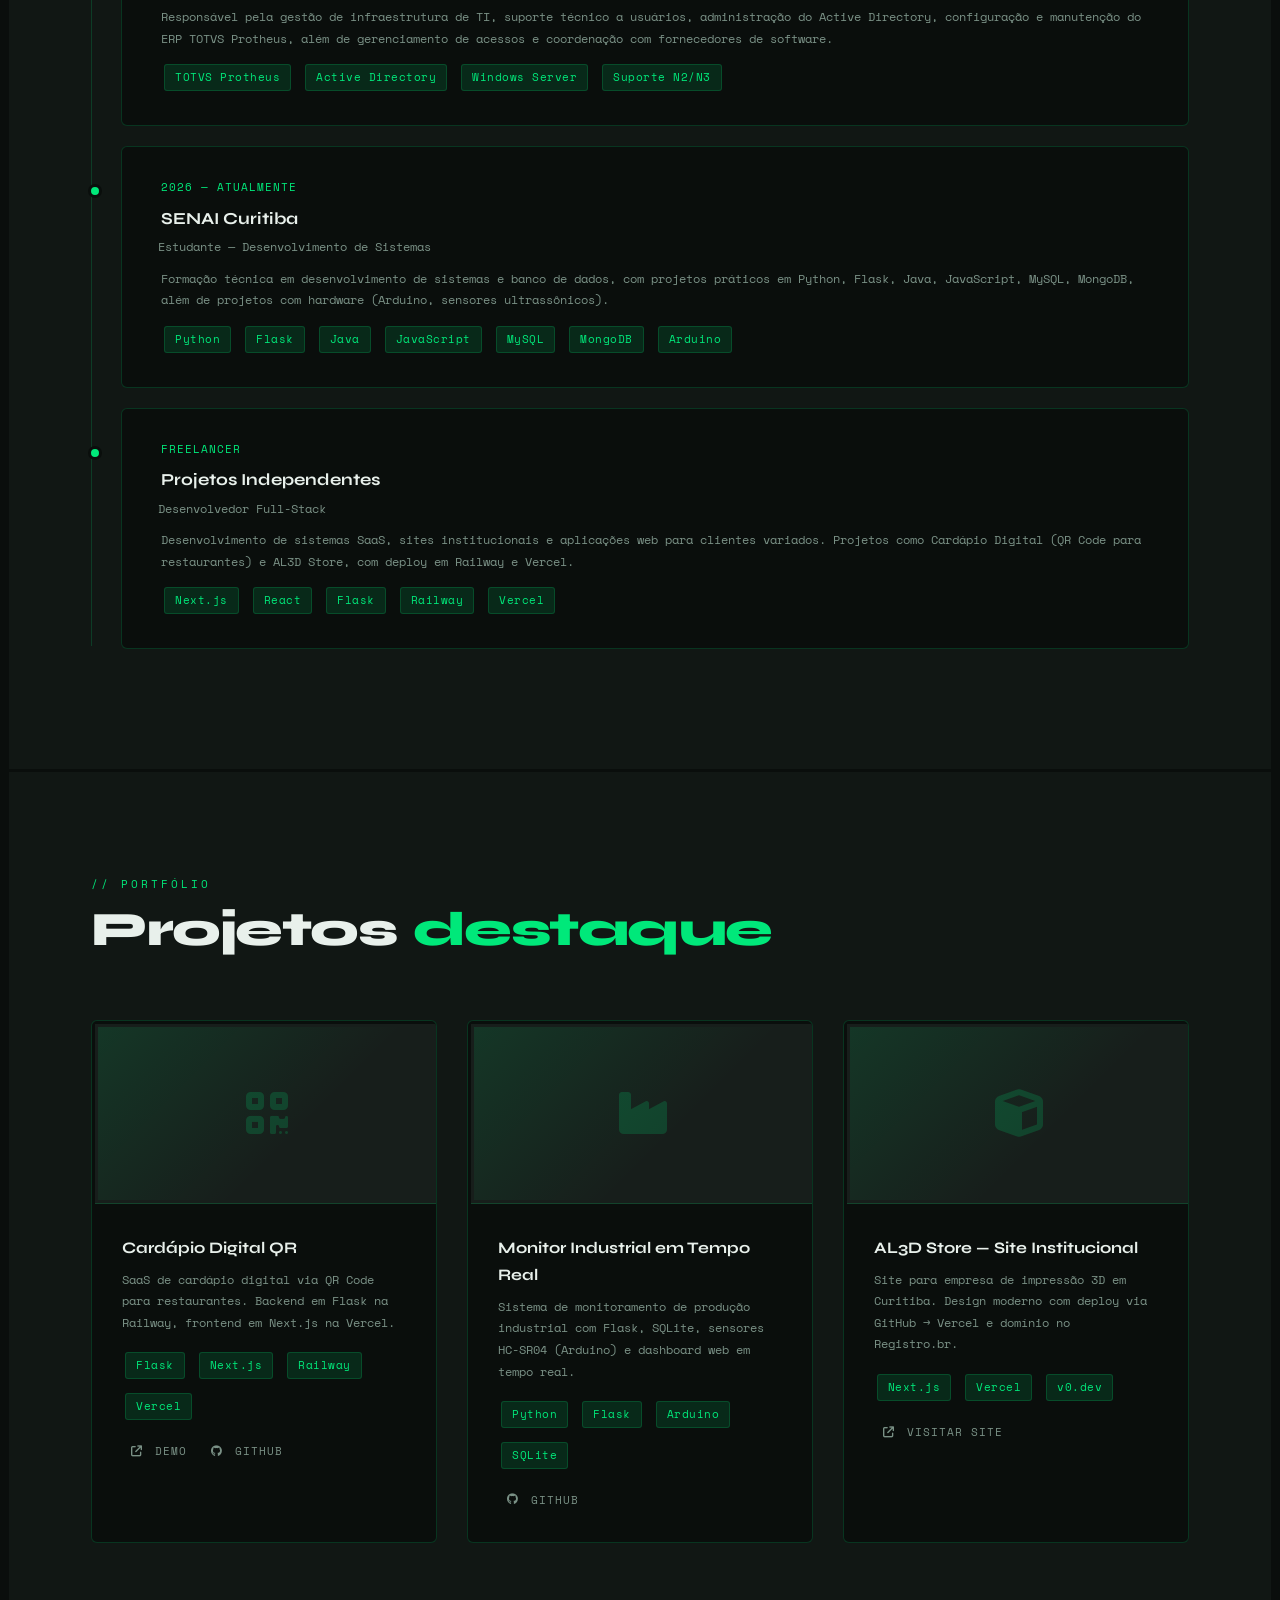
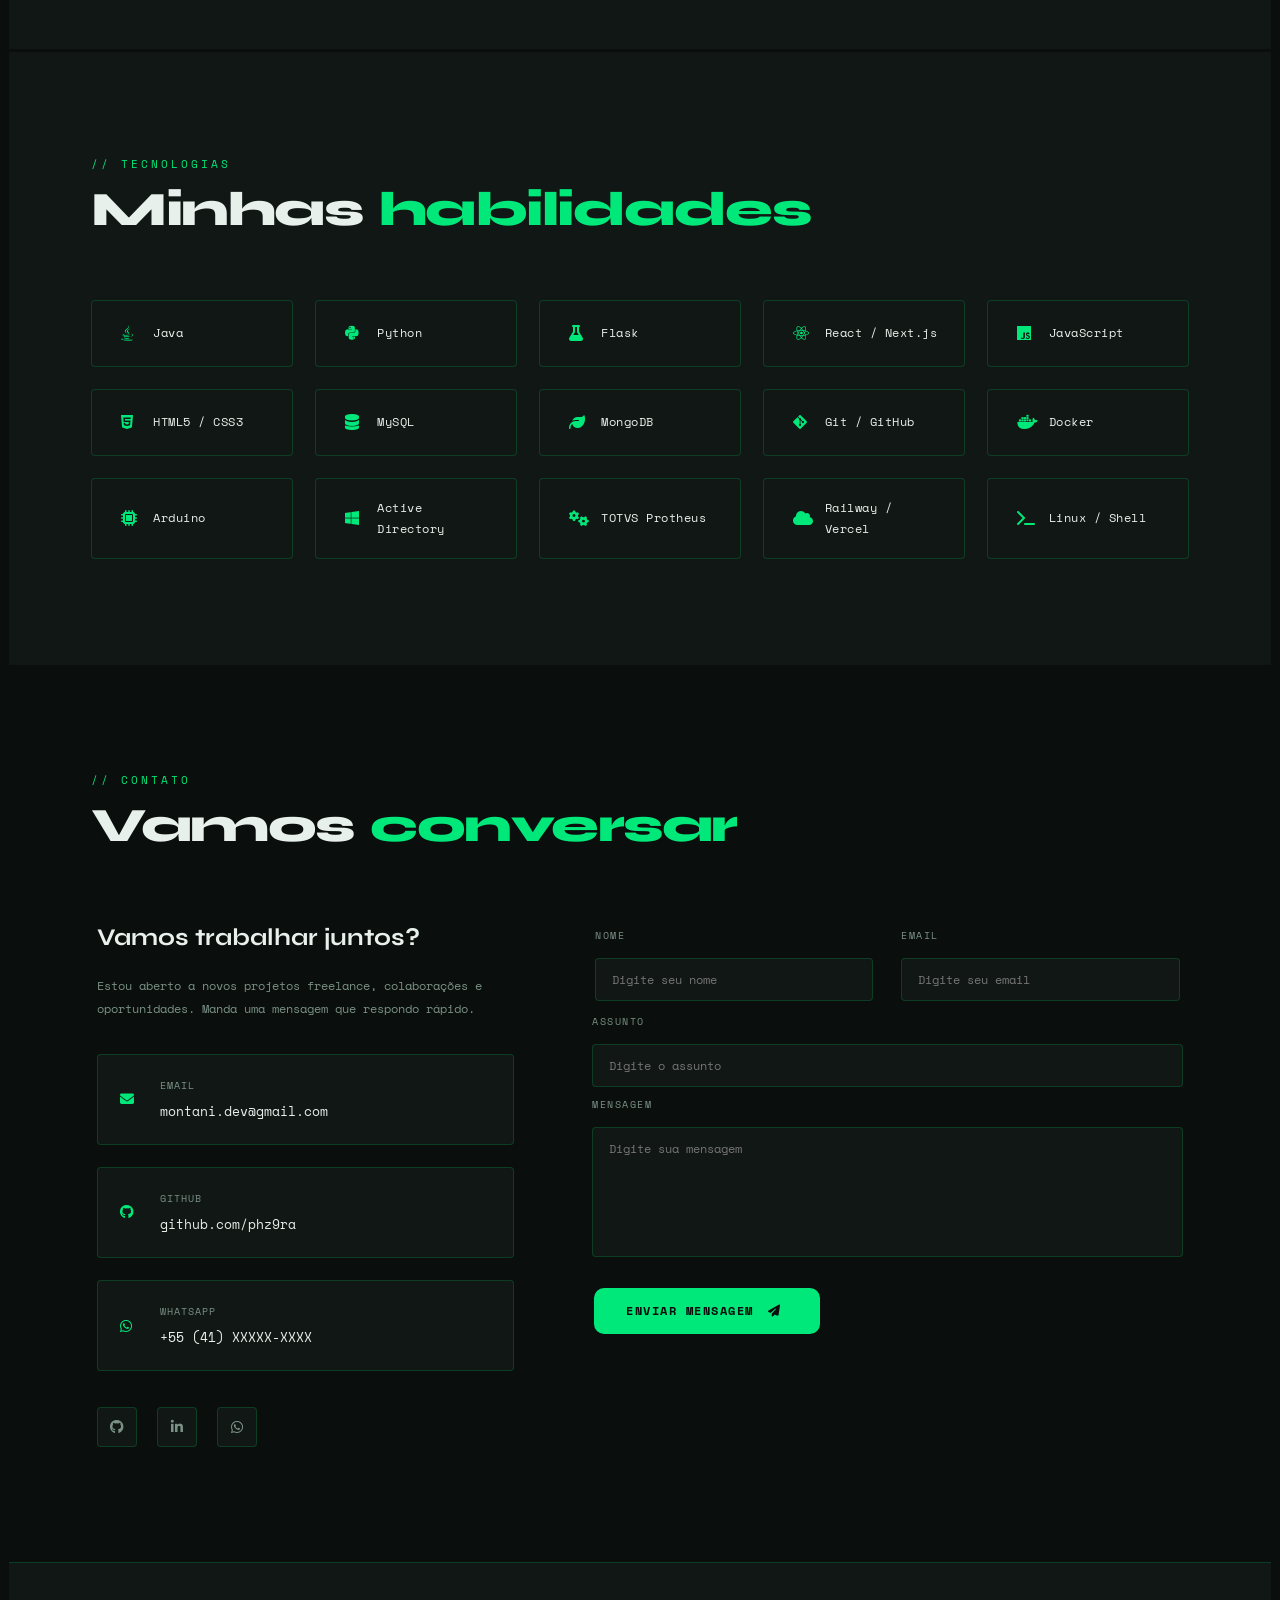
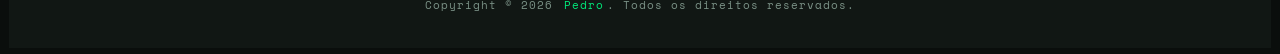
==== commit bb6f6a88: "Update hero image source in index.html" ====
--- a/index.html
+++ b/index.html
@@ -53,7 +53,7 @@
           <a href="#projects" class="btn-outline">Ver projetos</a>
         </div>
       </div>
-      <img src="C:\Users\pedro.montani.BRAFER_NT\Downloads\port\ph.png" class="hero-photo" alt="Pedro">
+      <img src="./ph.png" class="hero-photo" alt="Pedro">
     </div>
     </div>
   </section>
@@ -503,4 +503,4 @@
   </script>
 </body>
 
-</html>+</html>
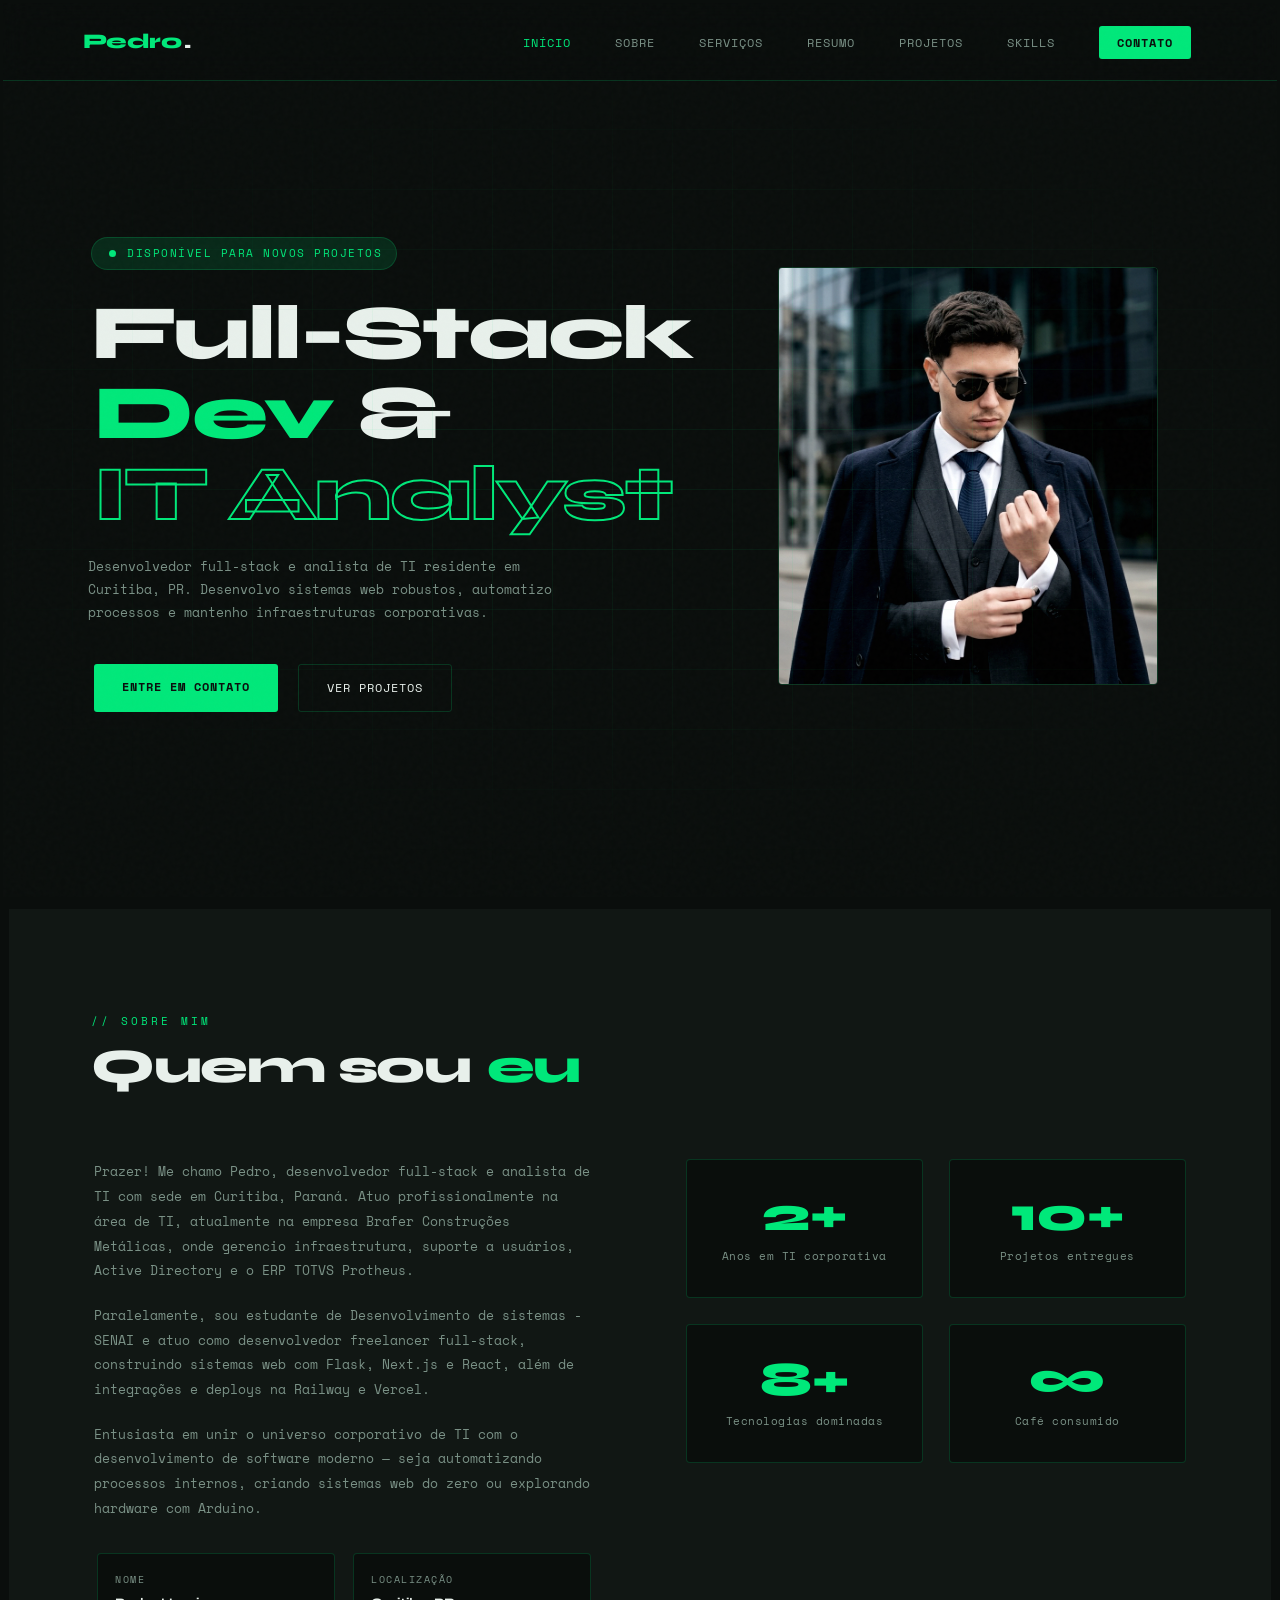
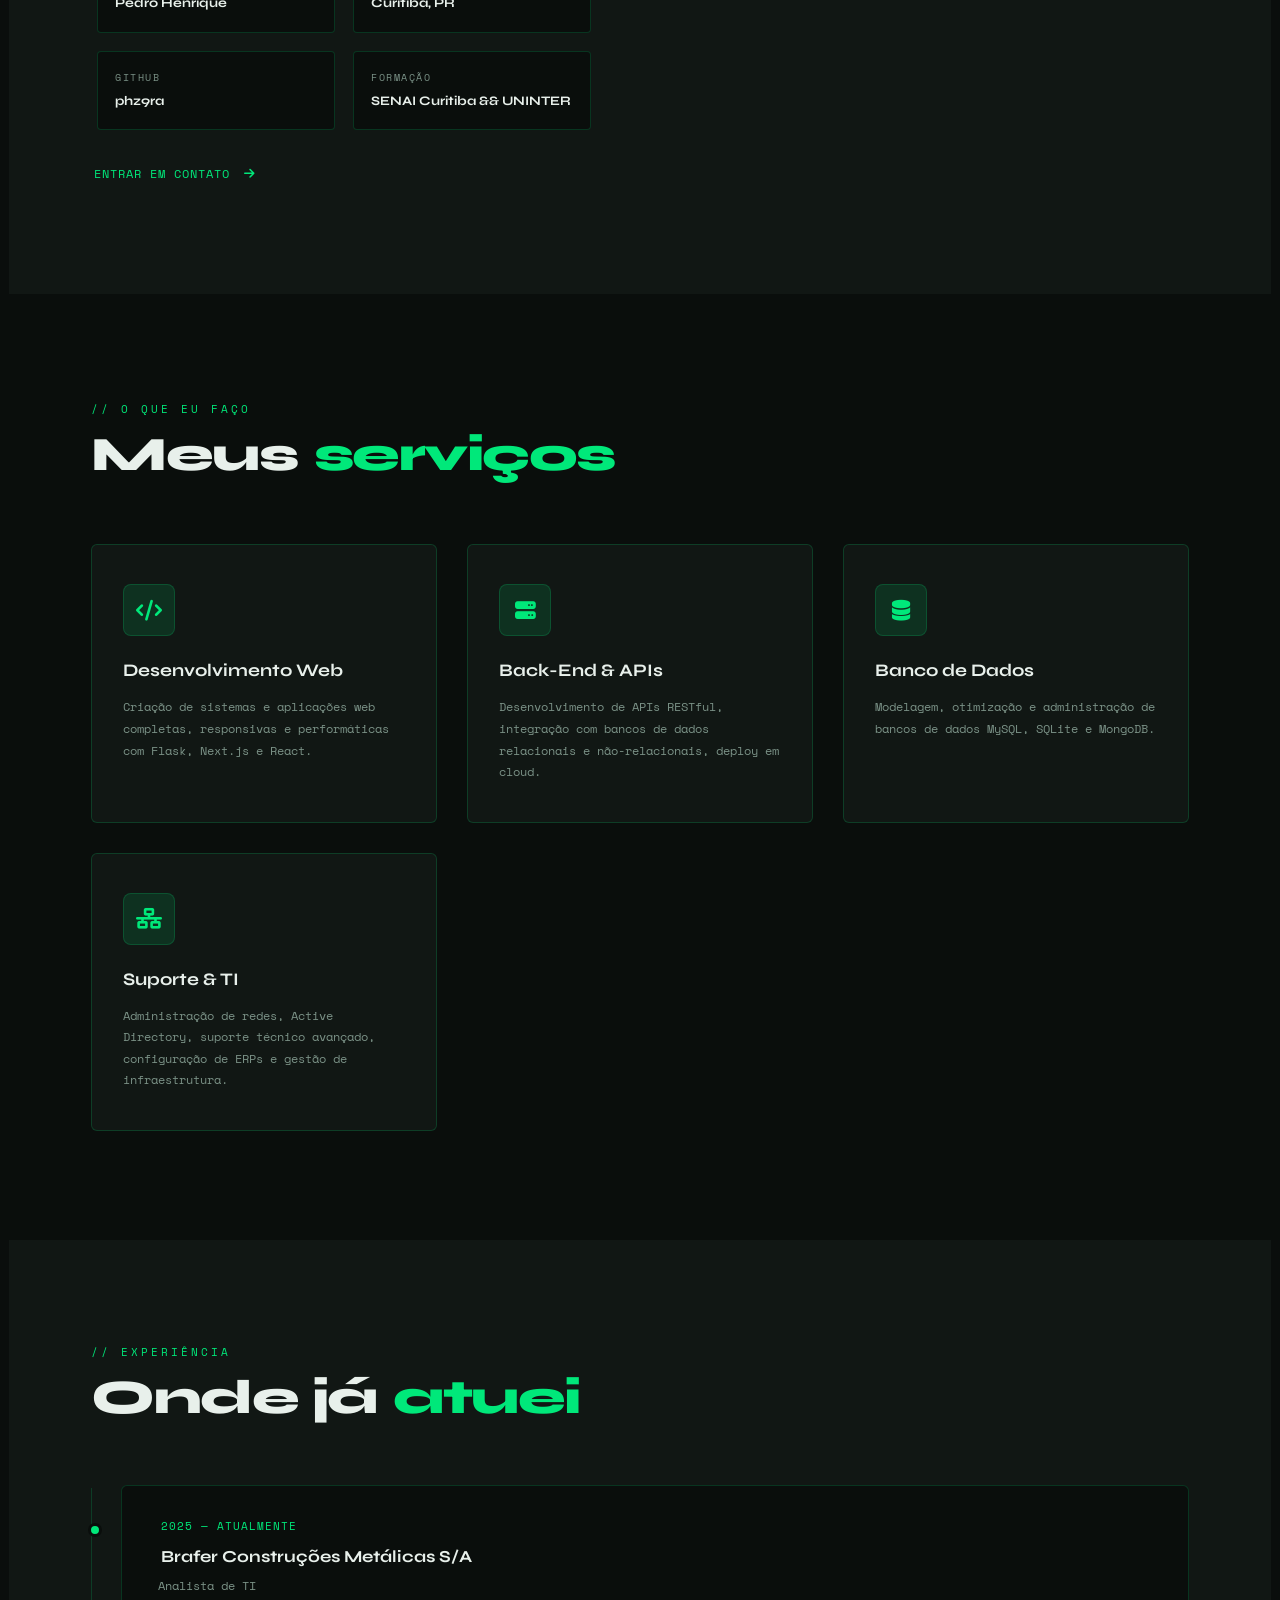
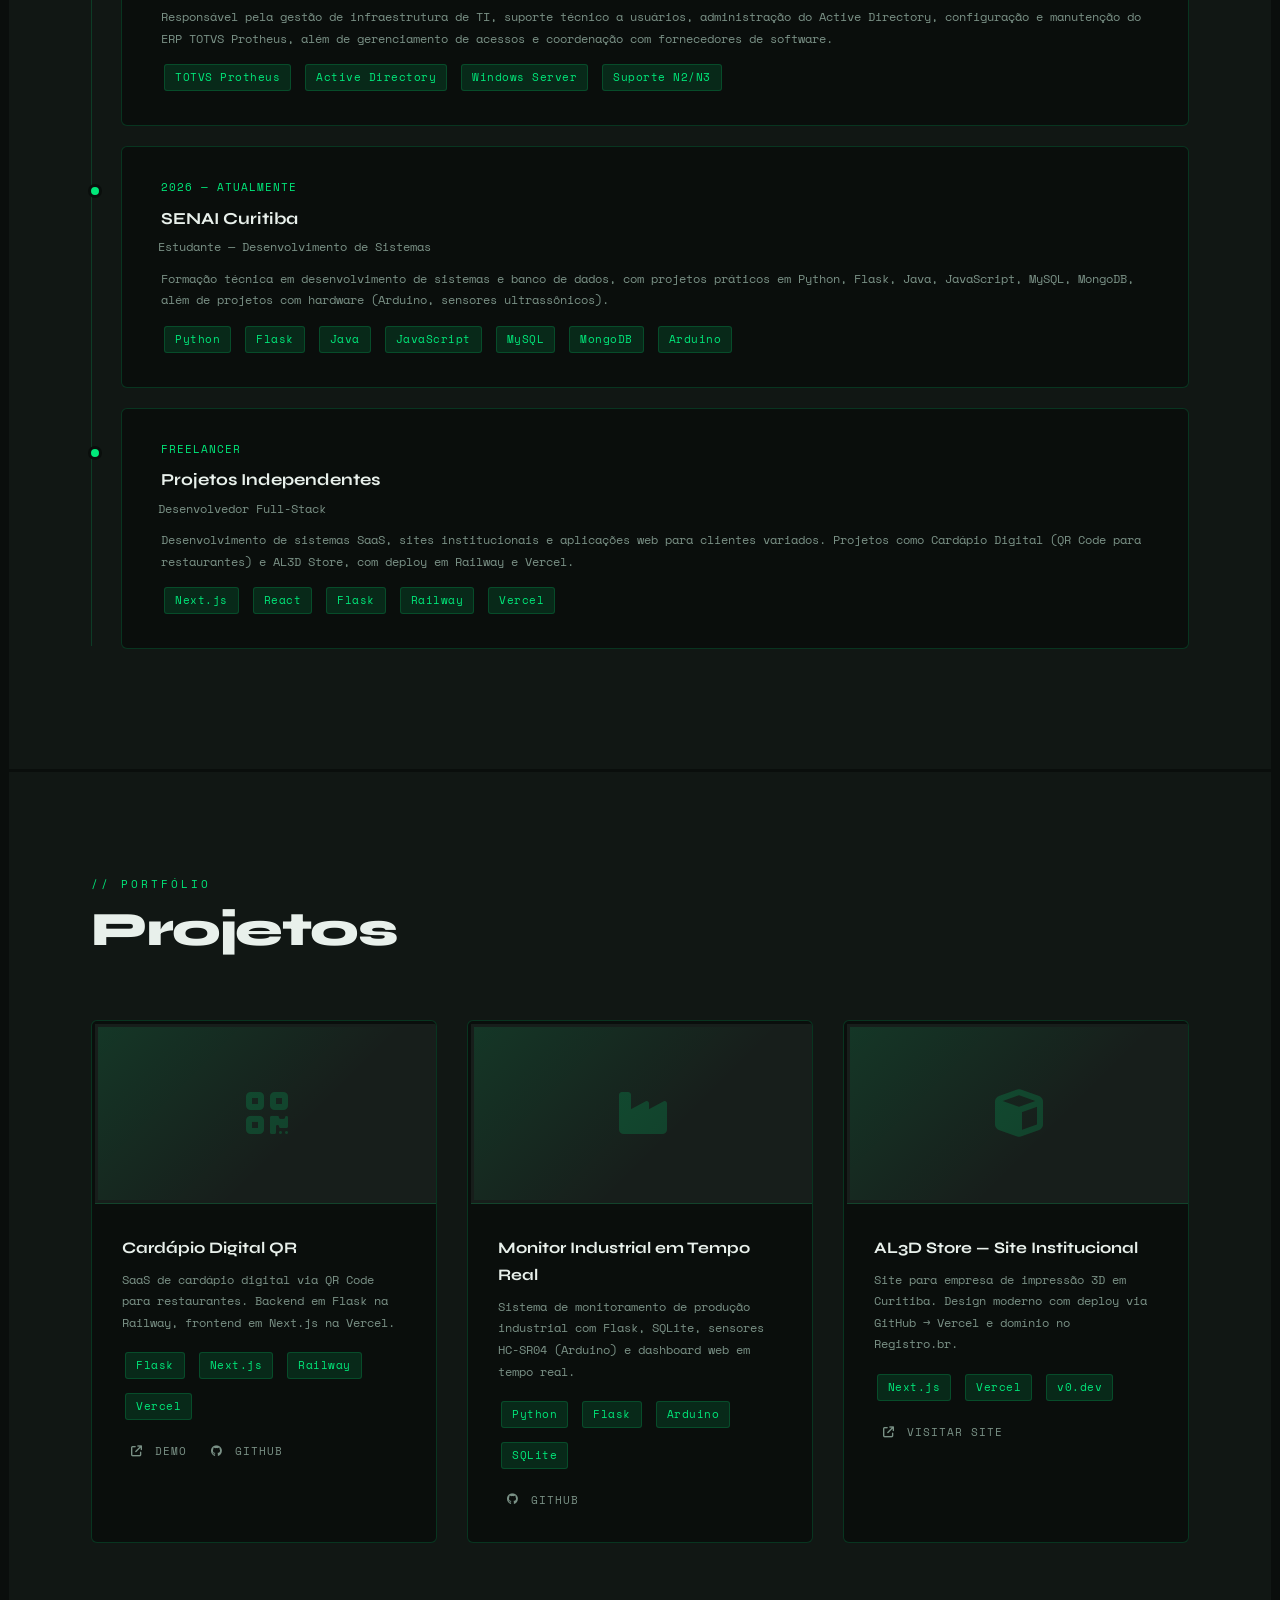
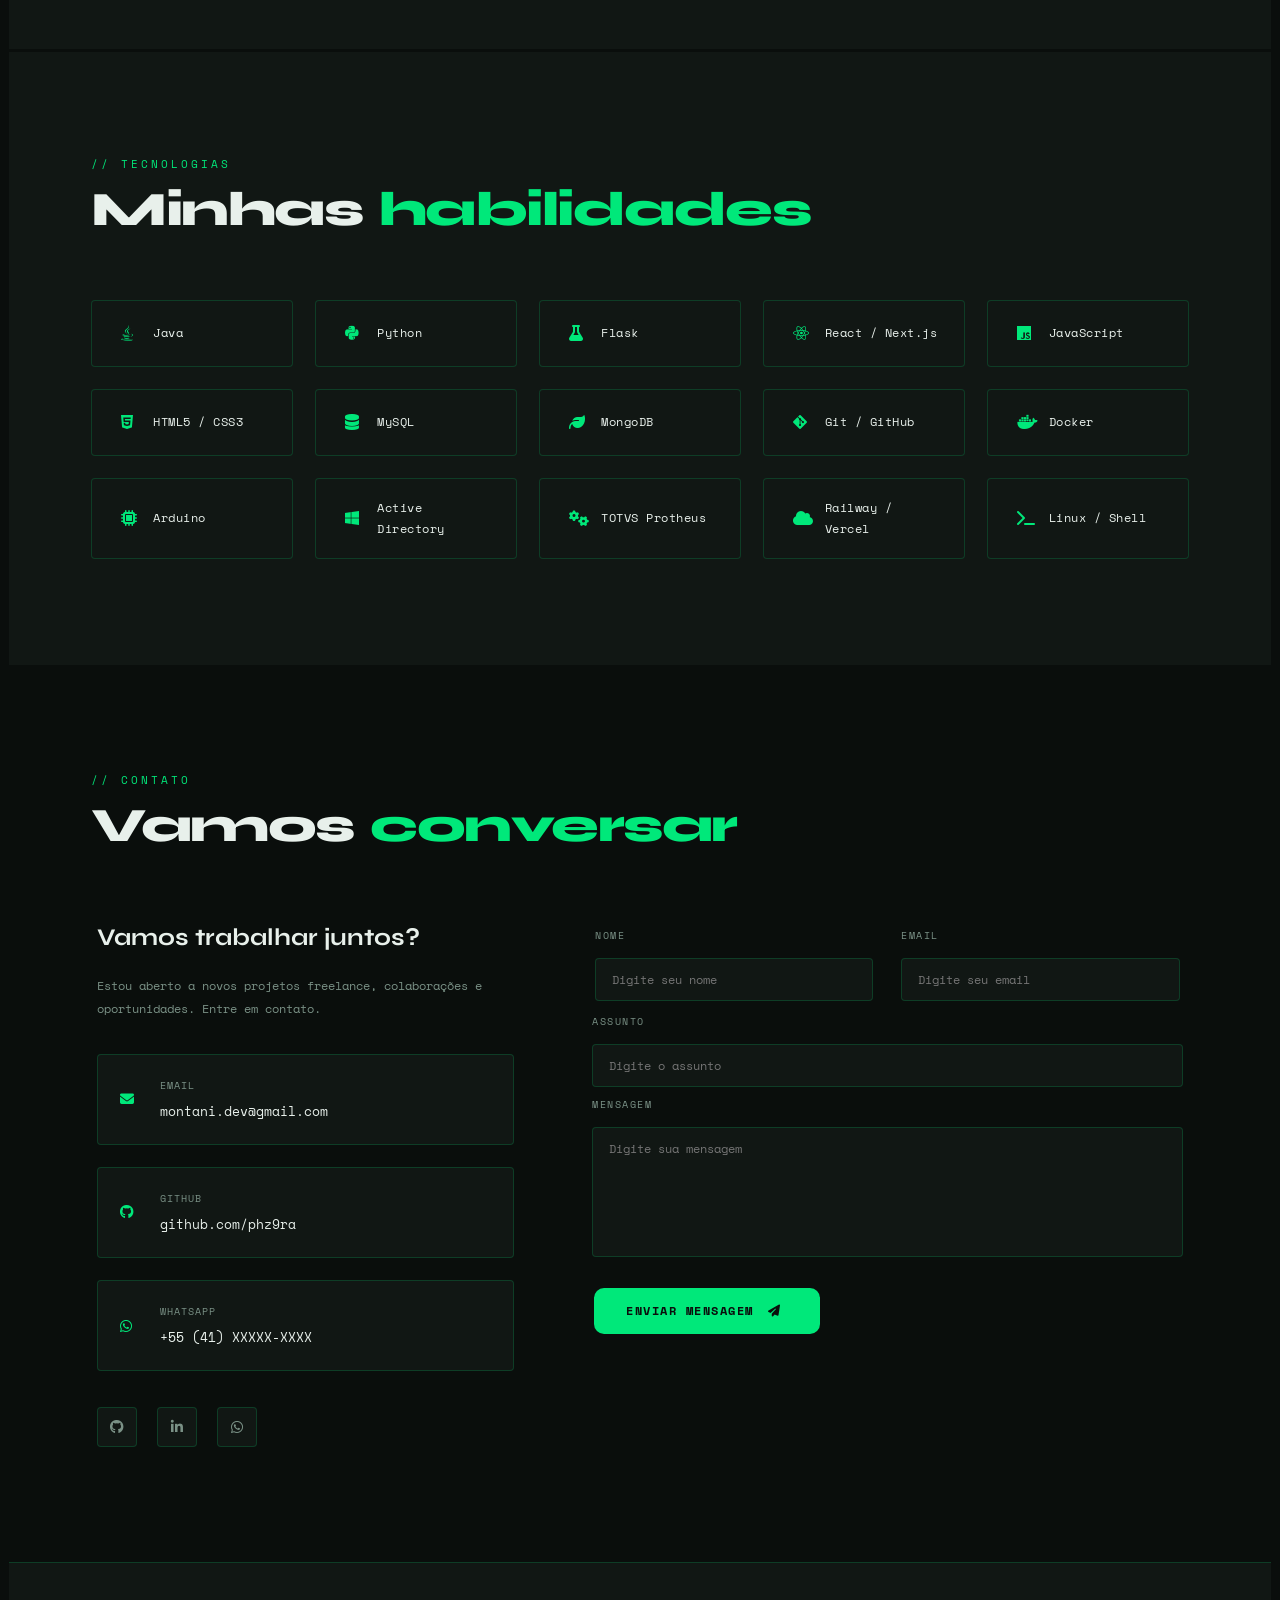
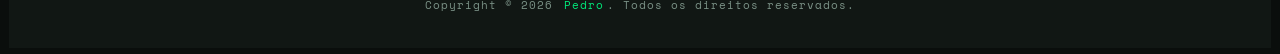
==== commit 6530c787: "alterações de texto, teste de novas fontes" ====
--- a/index.html
+++ b/index.html
@@ -234,7 +234,7 @@
     <div class="container">
       <div class="section-header reveal">
         <p class="section-tag">// portfólio</p>
-        <h2 class="section-title">Projetos <span>destaque</span></h2>
+        <h2 class="section-title">Projetos</h2>
       </div>
       <div class="projects-grid">
 
@@ -349,8 +349,8 @@
         <div class="contact-left reveal">
           <div class="contact-info">
             <h3>Vamos trabalhar juntos?</h3>
-            <p>Estou aberto a novos projetos freelance, colaborações e oportunidades. Manda uma mensagem que respondo
-              rápido.</p>
+            <p>Estou aberto a novos projetos freelance, colaborações e oportunidades. Entre em contato.
+              </p>
           </div>
           <div class="contact-items">
             <a href="mailto:montani.dev@gmail.com" class="contact-item">
@@ -503,4 +503,4 @@
   </script>
 </body>
 
-</html>
+</html>
